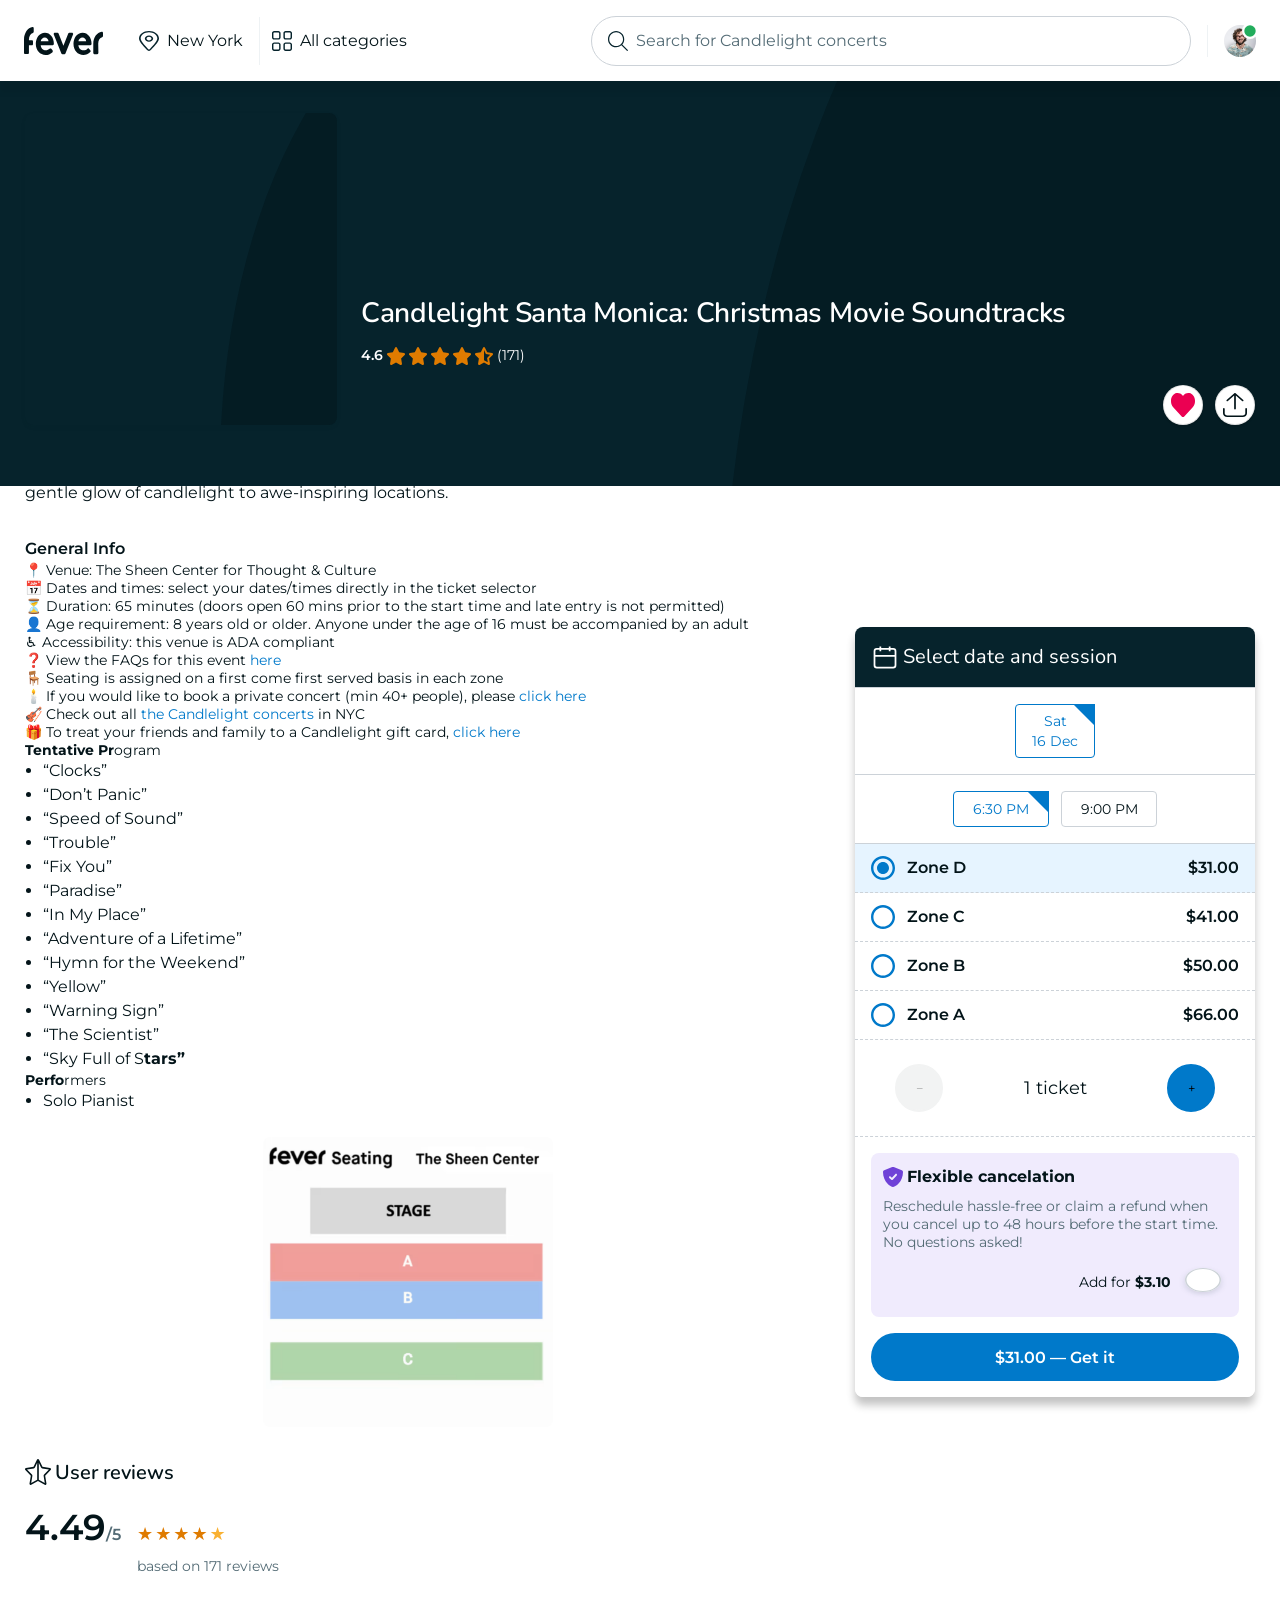
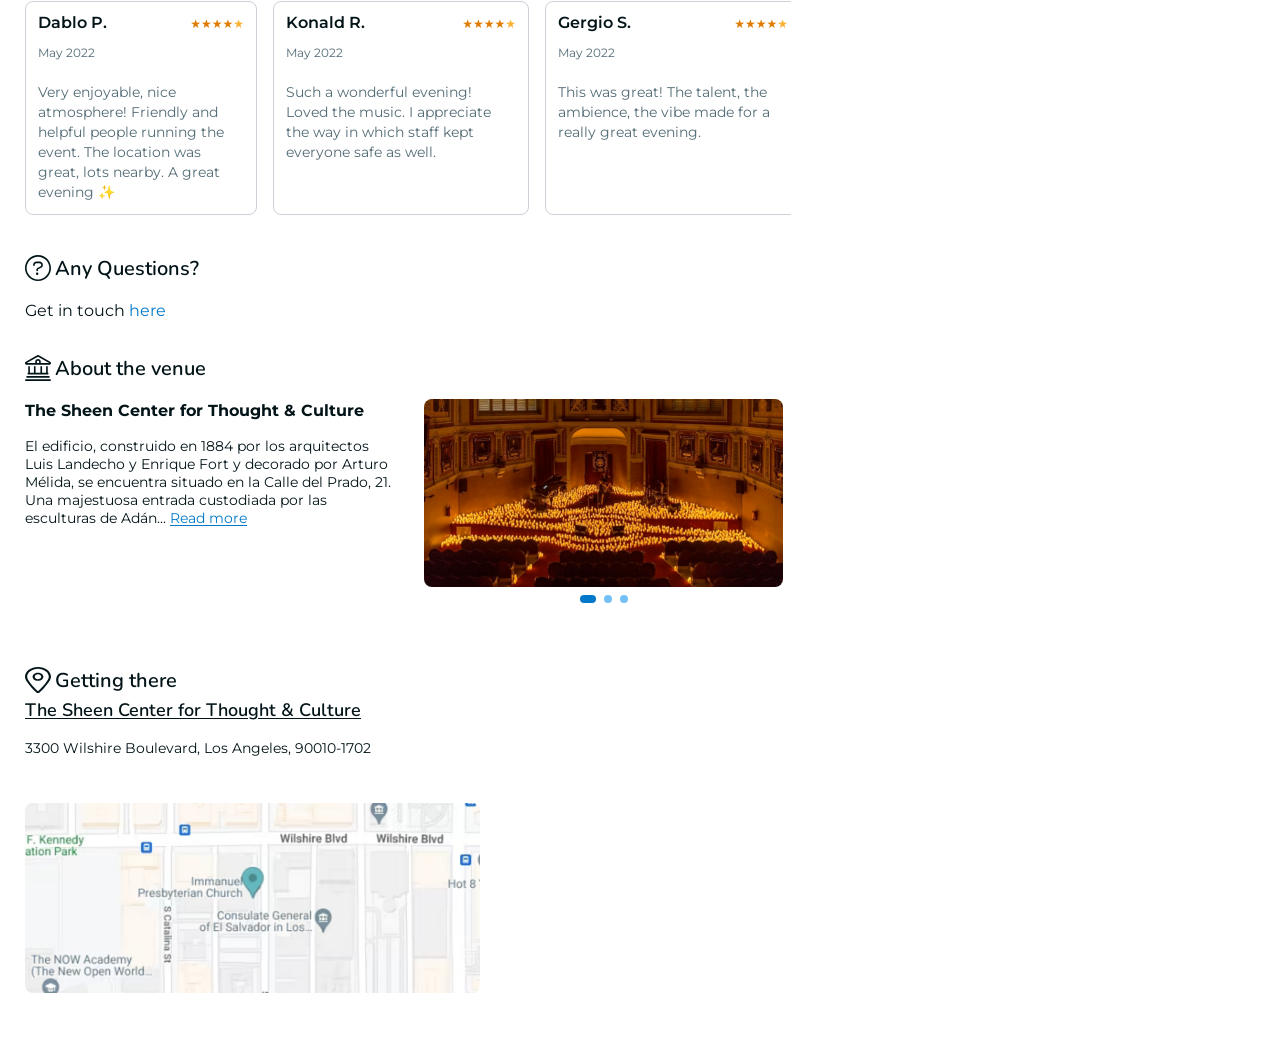
==== plan-creation-product.html @ 4eed1637 "Initial commit: FeverZone Description Builder and Plan Creation product preview. Co-authored-by: Cur" ====
<!DOCTYPE html>
<html lang="en">
<head>
  <meta charset="UTF-8" />
  <meta name="viewport" content="width=device-width, initial-scale=1" />
  <title>Candlelight Santa Monica: Christmas Movie Soundtracks — Fever</title>
  <link rel="preconnect" href="https://fonts.googleapis.com" />
  <link rel="preconnect" href="https://fonts.gstatic.com" crossorigin />
  <link href="https://fonts.googleapis.com/css2?family=Montserrat:wght@400;600;700&display=swap" rel="stylesheet" />
  <link href="https://fonts.googleapis.com/css2?family=Material+Symbols+Outlined:opsz,wght,FILL,GRAD@24,400,0,0&display=swap" rel="stylesheet" />
  <link rel="stylesheet" href="design-system.css?v=3" />
  <link rel="stylesheet" href="styles.css?v=3" />
  <link rel="stylesheet" href="plan-creation-product.css?v=1" />
</head>
<body class="pcp-page">
  <!-- Assets from Figma MCP export (node 4297:9477) -->
  <nav class="pcp-nav" aria-label="Main">
    <div class="pcp-nav-inner">
      <div class="pcp-nav-left">
        <a class="pcp-logo" href="#" aria-label="Fever home">
          <img src="pcp-assets/imgFeverLogo.svg" alt="" width="79" height="28" />
        </a>
        <div class="pcp-nav-meta">
          <div class="pcp-chip">
            <img src="pcp-assets/imgIcon13.svg" alt="" />
            <span>New York</span>
          </div>
          <div class="pcp-chip">
            <img src="pcp-assets/imgIcon14.svg" alt="" />
            <span>All categories</span>
          </div>
        </div>
      </div>
      <div class="pcp-nav-right">
        <div class="pcp-search">
          <img src="pcp-assets/imgIcon2.svg" alt="" />
          <span><strong>Search for</strong> Candlelight concerts</span>
        </div>
        <div class="pcp-profile">
          <div class="pcp-avatar-wrap">
            <img src="pcp-assets/imgAvatar.png" alt="" />
            <img class="pcp-avatar-badge" src="pcp-assets/imgEllipse2802.svg" alt="" />
          </div>
        </div>
      </div>
    </div>
  </nav>

  <section class="pcp-hero" aria-label="Event summary">
    <img class="pcp-hero-bg" src="pcp-assets/imgFrame1000003659.svg" alt="" />
    <div class="pcp-hero-inner">
      <div class="pcp-hero-row">
        <img class="pcp-hero-thumb" src="pcp-assets/imgFrame1000003659.svg" alt="" />
        <div class="pcp-hero-copy">
          <div class="pcp-hero-titleblock">
            <h1 class="pcp-hero-title" id="pcp-hero-title">Candlelight Santa Monica: Christmas Movie Soundtracks</h1>
            <div class="pcp-rating-row">
              <span class="pcp-rating-num">4.6</span>
              <span class="pcp-stars" aria-hidden="true">
                <img src="pcp-assets/imgIcon4.svg" alt="" />
                <img src="pcp-assets/imgIcon4.svg" alt="" />
                <img src="pcp-assets/imgIcon4.svg" alt="" />
                <img src="pcp-assets/imgIcon4.svg" alt="" />
                <img src="pcp-assets/imgIcon5.svg" alt="" />
              </span>
              <span class="pcp-rating-count">(171)</span>
            </div>
          </div>
          <div class="pcp-hero-actions">
            <button type="button" class="pcp-icon-btn" aria-label="Favorite">
              <img src="pcp-assets/imgIcon6.svg" alt="" />
            </button>
            <button type="button" class="pcp-icon-btn" aria-label="Share">
              <img src="pcp-assets/imgIcon7.svg" alt="" />
            </button>
          </div>
        </div>
      </div>
    </div>
  </section>

  <main class="pcp-main">
    <div class="pcp-col-left">
      <div id="pcp-builder-description" class="pcp-builder-description">
        <div data-pcp-builder-fallback>
      <p class="pcp-lede">
        Candlelight concerts bring the magic of a live, multi-sensory musical experience under the gentle glow of candlelight to awe-inspiring locations.
      </p>

      <div class="pcp-rich">
        <p class="pcp-section-heading">General Info</p>
        <p><span>📍 Venue: </span>The Sheen Center for Thought &amp; Culture</p>
        <p>📅 Dates and times: select your dates/times directly in the ticket selector</p>
        <p>⏳ Duration: 65 minutes (doors open 60 mins prior to the start time and late entry is not permitted)</p>
        <p>👤 Age requirement: 8 years old or older. Anyone under the age of 16 must be accompanied by an adult</p>
        <p>♿ Accessibility: this venue is ADA compliant</p>
        <p>
          <span>❓ View the FAQs for this event </span><a href="#">here</a>
        </p>
        <p>🪑 Seating is assigned on a first come first served basis in each zone</p>
        <p>
          <span>🕯️ If you would like to book a private concert (min 40+ people), please </span><a href="https://bit.ly/CandlelightGroupsEN" target="_blank" rel="noopener noreferrer">click here</a>
        </p>
        <p>
          <span>🎻 Check out all </span><span class="pcp-link-blue">the Candlelight concerts</span><span> in NYC</span>
        </p>
        <p>
          <span>🎁 To treat your friends and family to a Candlelight gift card, </span><a href="https://feverup.com/m/84888" target="_blank" rel="noopener noreferrer">click here</a>
        </p>

        <p class="pcp-inline-heading"><strong>Tentative Pr</strong>ogram</p>
        <ul class="songs">
          <li>“Clocks”</li>
          <li>“Don’t Panic”</li>
          <li>“Speed of Sound”</li>
          <li>“Trouble”</li>
          <li>“Fix You”</li>
          <li>“Paradise”</li>
          <li>“In My Place”</li>
          <li>“Adventure of a Lifetime”</li>
          <li>“Hymn for the Weekend”</li>
          <li>“Yellow”</li>
          <li>“Warning Sign”</li>
          <li>“The Scientist”</li>
          <li><span>“Sky Full of S</span><strong>tars”</strong></li>
        </ul>

        <p class="pcp-inline-heading"><strong>Perfo</strong>rmers</p>
        <ul class="songs">
          <li><span>Solo </span>Pianist</li>
        </ul>

        <img class="pcp-seating-img" src="pcp-assets/imgScreenshot20230613At19331.png" alt="Seating chart" />
      </div>
        </div>
      </div>

      <section class="pcp-reviews" aria-label="Reviews">
        <div class="pcp-review-head">
          <img src="pcp-assets/imgIcon8.svg" alt="" />
          <h2>User reviews</h2>
        </div>
        <div class="pcp-review-summary">
          <div class="pcp-review-big">4.49<span class="pcp-review-denom">/5</span></div>
          <div>
            <div class="pcp-stars-lg" aria-label="4.5 out of 5 stars">
              <span class="pcp-sf">★</span><span class="pcp-sf">★</span><span class="pcp-sf">★</span><span class="pcp-sf">★</span><span class="pcp-sd">★</span>
            </div>
            <p class="pcp-review-sub">based on 171 reviews</p>
          </div>
        </div>
        <div class="pcp-review-scroll">
          <article class="pcp-review-card">
            <div class="pcp-review-card-top">
              <div>
                <p class="pcp-review-name">Dablo P.</p>
                <p class="pcp-review-date">May 2022</p>
              </div>
              <div class="pcp-review-card-stars" aria-hidden="true">
                <span class="pcp-sf">★</span><span class="pcp-sf">★</span><span class="pcp-sf">★</span><span class="pcp-sf">★</span><span class="pcp-sd">★</span>
              </div>
            </div>
            <p class="pcp-review-text">Very enjoyable, nice atmosphere! Friendly and helpful people running the event. The location was great, lots nearby. A great evening ✨</p>
          </article>
          <article class="pcp-review-card wide">
            <div class="pcp-review-card-top">
              <div>
                <p class="pcp-review-name">Konald R.</p>
                <p class="pcp-review-date">May 2022</p>
              </div>
              <div class="pcp-review-card-stars" aria-hidden="true">
                <span class="pcp-sf">★</span><span class="pcp-sf">★</span><span class="pcp-sf">★</span><span class="pcp-sf">★</span><span class="pcp-sd">★</span>
              </div>
            </div>
            <p class="pcp-review-text">Such a wonderful evening! Loved the music. I appreciate the way in which staff kept everyone safe as well.</p>
          </article>
          <article class="pcp-review-card wide">
            <div class="pcp-review-card-top">
              <div>
                <p class="pcp-review-name">Gergio S.</p>
                <p class="pcp-review-date">May 2022</p>
              </div>
              <div class="pcp-review-card-stars" aria-hidden="true">
                <span class="pcp-sf">★</span><span class="pcp-sf">★</span><span class="pcp-sf">★</span><span class="pcp-sf">★</span><span class="pcp-sd">★</span>
              </div>
            </div>
            <p class="pcp-review-text">This was great! The talent, the ambience, the vibe made for a really great evening.</p>
          </article>
        </div>
      </section>

      <section class="pcp-support">
        <div class="pcp-block-head">
          <img src="pcp-assets/imgIcon9.svg" alt="" />
          <h2>Any Questions?</h2>
        </div>
        <p class="pcp-rich"><span>Get in touch </span><a href="#">here</a></p>

        <div class="pcp-block-head">
          <img src="pcp-assets/imgIcon10.svg" alt="" />
          <h2>About the venue</h2>
        </div>
        <div class="pcp-venue-grid">
          <div class="pcp-venue-text">
            <strong>The Sheen Center for Thought &amp; Culture</strong>
            <p>
              El edificio, construido en 1884 por los arquitectos Luis Landecho y Enrique Fort y decorado por Arturo Mélida, se encuentra situado en la Calle del Prado, 21. Una majestuosa entrada custodiada por las esculturas de Adán...
              <a href="#" class="pcp-read-more">Read more</a>
            </p>
          </div>
          <div class="pcp-gallery">
            <img src="pcp-assets/imgRectangle.png" alt="" />
            <div class="pcp-dots" aria-hidden="true">
              <span class="pcp-dot on"></span>
              <span class="pcp-dot off"></span>
              <span class="pcp-dot off"></span>
            </div>
          </div>
        </div>

        <div class="pcp-location">
          <div class="pcp-location-text">
            <div class="pcp-block-head">
              <img src="pcp-assets/imgIcon11.svg" alt="" />
              <h2>Getting there</h2>
            </div>
            <h3>The Sheen Center for Thought &amp; Culture</h3>
            <p>3300 Wilshire Boulevard, Los Angeles, 90010-1702</p>
          </div>
          <div class="pcp-location-map">
            <img src="pcp-assets/imgImage.png" alt="Map" />
          </div>
        </div>
      </section>
    </div>

    <aside class="pcp-col-right" aria-label="Tickets">
      <div class="pcp-ticket">
        <div class="pcp-ticket-head">
          <svg class="pcp-cal-icon" width="28" height="28" viewBox="0 0 24 24" fill="none" aria-hidden="true">
            <rect x="3" y="5" width="18" height="16" rx="2" stroke="currentColor" stroke-width="1.5"/>
            <path d="M8 3v4M16 3v4M3 11h18" stroke="currentColor" stroke-width="1.5"/>
          </svg>
          <h3>Select date and session</h3>
        </div>
        <div class="pcp-ticket-body">
          <div class="pcp-date-row">
            <div class="pcp-pill corner">
              Sat<br />16 Dec
              <img src="pcp-assets/imgCorner.svg" alt="" />
            </div>
          </div>
          <div class="pcp-time-row">
            <button type="button" class="pcp-time-btn on">
              6:30 PM
              <img src="pcp-assets/imgCorner.svg" alt="" />
            </button>
            <button type="button" class="pcp-time-btn off">9:00 PM</button>
          </div>
          <div class="pcp-zones">
            <div class="pcp-zone highlight">
              <div class="pcp-zone-left">
                <img src="pcp-assets/imgShape.svg" alt="" />
                <span class="pcp-zone-name">Zone D</span>
              </div>
              <span class="pcp-zone-price">$31.00</span>
            </div>
            <div class="pcp-zone">
              <div class="pcp-zone-left">
                <img src="pcp-assets/imgShape1.svg" alt="" />
                <span class="pcp-zone-name">Zone C</span>
              </div>
              <span class="pcp-zone-price">$41.00</span>
            </div>
            <div class="pcp-zone">
              <div class="pcp-zone-left">
                <img src="pcp-assets/imgShape1.svg" alt="" />
                <span class="pcp-zone-name">Zone B</span>
              </div>
              <span class="pcp-zone-price">$50.00</span>
            </div>
            <div class="pcp-zone">
              <div class="pcp-zone-left">
                <img src="pcp-assets/imgShape1.svg" alt="" />
                <span class="pcp-zone-name">Zone A</span>
              </div>
              <span class="pcp-zone-price">$66.00</span>
            </div>
          </div>
          <div class="pcp-qty">
            <button type="button" class="pcp-qty-btn minus" disabled aria-label="Decrease">−</button>
            <span class="pcp-qty-label">1 ticket</span>
            <button type="button" class="pcp-qty-btn plus" aria-label="Increase">+</button>
          </div>
          <div class="pcp-addon">
            <div class="pcp-addon-inner">
              <div class="pcp-addon-title">
                <img src="pcp-assets/imgIcon12.svg" alt="" />
                <strong>Flexible cancelation</strong>
              </div>
              <p class="pcp-addon-desc">Reschedule hassle-free or claim a refund when you cancel up to 48 hours before the start time. No questions asked!</p>
              <div class="pcp-addon-row">
                <p>Add for <strong>$3.10</strong></p>
                <button type="button" class="pcp-switch" aria-label="Add flexible cancellation">
                  <img src="pcp-assets/imgEllipse2.svg" alt="" width="48" height="32" />
                </button>
              </div>
            </div>
          </div>
          <div class="pcp-cta">
            <button type="button">$31.00 –– Get it</button>
          </div>
        </div>
      </div>
    </aside>
  </main>
  <script defer src="plan-creation-description.js?v=2"></script>
</body>
</html>
---- design-system.css ----
/* =========================================================
   Brand fonts — Nunito (the rounded variant, NOT Nunito Sans)
   Locally hosted so the kit works offline.
========================================================= */
@font-face { font-family: 'Nunito'; src: url('fonts/Nunito-ExtraLight.ttf')      format('truetype'); font-weight: 200; font-style: normal; font-display: swap; }
@font-face { font-family: 'Nunito'; src: url('fonts/Nunito-ExtraLightItalic.ttf')format('truetype'); font-weight: 200; font-style: italic; font-display: swap; }
@font-face { font-family: 'Nunito'; src: url('fonts/Nunito-Light.ttf')           format('truetype'); font-weight: 300; font-style: normal; font-display: swap; }
@font-face { font-family: 'Nunito'; src: url('fonts/Nunito-LightItalic.ttf')     format('truetype'); font-weight: 300; font-style: italic; font-display: swap; }
@font-face { font-family: 'Nunito'; src: url('fonts/Nunito-Regular.ttf')         format('truetype'); font-weight: 400; font-style: normal; font-display: swap; }
@font-face { font-family: 'Nunito'; src: url('fonts/Nunito-Italic.ttf')          format('truetype'); font-weight: 400; font-style: italic; font-display: swap; }
@font-face { font-family: 'Nunito'; src: url('fonts/Nunito-Medium.ttf')          format('truetype'); font-weight: 500; font-style: normal; font-display: swap; }
@font-face { font-family: 'Nunito'; src: url('fonts/Nunito-MediumItalic.ttf')    format('truetype'); font-weight: 500; font-style: italic; font-display: swap; }
@font-face { font-family: 'Nunito'; src: url('fonts/Nunito-SemiBold.ttf')        format('truetype'); font-weight: 600; font-style: normal; font-display: swap; }
@font-face { font-family: 'Nunito'; src: url('fonts/Nunito-SemiBoldItalic.ttf')  format('truetype'); font-weight: 600; font-style: italic; font-display: swap; }
@font-face { font-family: 'Nunito'; src: url('fonts/Nunito-Bold.ttf')            format('truetype'); font-weight: 700; font-style: normal; font-display: swap; }
@font-face { font-family: 'Nunito'; src: url('fonts/Nunito-BoldItalic.ttf')      format('truetype'); font-weight: 700; font-style: italic; font-display: swap; }
@font-face { font-family: 'Nunito'; src: url('fonts/Nunito-ExtraBold.ttf')       format('truetype'); font-weight: 800; font-style: normal; font-display: swap; }
@font-face { font-family: 'Nunito'; src: url('fonts/Nunito-ExtraBoldItalic.ttf') format('truetype'); font-weight: 800; font-style: italic; font-display: swap; }
@font-face { font-family: 'Nunito'; src: url('fonts/Nunito-Black.ttf')           format('truetype'); font-weight: 900; font-style: normal; font-display: swap; }
@font-face { font-family: 'Nunito'; src: url('fonts/Nunito-BlackItalic.ttf')     format('truetype'); font-weight: 900; font-style: italic; font-display: swap; }

/* =========================================================
   Channels B2C Design System — Tokens
   Source: Figma "🔴 UI Library - Portal B2C"

   This is a WHITE-LABEL ticketing portal system. Each
   operator (event organizer) supplies their own brand color,
   which is plugged into --brand-primary. The token defaults
   below use the system's documented "Channels" example
   colors. Operator skins should override --brand-primary,
   --brand-on-primary, and (optionally) --brand-accent.

   The orange (#EE5400) is the LIBRARY's own documentation
   color — used for figma annotations, callouts, status pills
   in the Figma file itself. It is NOT a brand UI color.
   ========================================================= */

:root {
  /* ---- Operator-overridable brand slot ---------------- */
  /* Common patterns seen in Figma:
     - Yellow CTA on dark text  (#FCC52C / #252309)
     - Blue primary             (#009EE0 / #FFFFFF)
     - Deep blue                (#0D69D4 / #FFFFFF)   */
  --brand-primary:       #009EE0;   /* default = bright Channels blue */
  --brand-primary-hover: #0D69D4;   /* deeper blue */
  --brand-primary-press: #074a99;
  --brand-on-primary:    #FFFFFF;
  --brand-tint:          #E0F3FB;   /* 12% wash for selected/hover bg */

  /* ---- Neutral scale (greys, top-of-metadata) --------- */
  --c-black:     #000000;
  --c-ink:       #252525;   /* primary text on light */
  --c-ink-2:     #414141;   /* secondary text */
  --c-grey-700:  #555F65;   /* slate, used for muted labels */
  --c-grey-600:  #6B6B6B;
  --c-grey-500:  #767676;
  --c-grey-400:  #969BA5;
  --c-grey-300:  #A0A0A0;
  --c-grey-200:  #C6C6C6;   /* borders */
  --c-grey-150:  #D9D9D9;   /* dividers */
  --c-grey-100:  #E8E8E8;   /* light dividers */
  --c-grey-75:   #F1F1F1;   /* row hover */
  --c-grey-50:   #F2F2F2;   /* page wash */
  --c-white:     #FFFFFF;

  /* Semantic foreground / background tokens ------------- */
  --fg-1:        var(--c-ink);
  --fg-2:        var(--c-ink-2);
  --fg-3:        var(--c-grey-500);
  --fg-muted:    var(--c-grey-400);
  --fg-on-dark:  var(--c-white);

  --bg-page:     var(--c-white);
  --bg-surface:  var(--c-white);
  --bg-subtle:   var(--c-grey-50);
  --bg-hover:    var(--c-grey-75);
  --bg-inverse:  #1F1F1F;

  --border-default: var(--c-grey-200);
  --border-subtle:  var(--c-grey-100);
  --border-strong:  var(--c-grey-700);

  /* ---- Status / semantic colors ----------------------- */
  --status-info:        #009EE0;
  --status-info-tint:   #E0F3FB;
  --status-success:     #007D00;
  --status-success-tint:#E5F4E5;
  --status-warning:     #FFC929;
  --status-warning-tint:#FFF7DD;
  --status-danger:      #C54600;   /* deep red-orange used for errors */
  --status-danger-soft: #F54900;
  --status-danger-tint: #FDEEE5;
  --status-promo:       #FFECF9;   /* soft pink used for promotions */
  --status-promo-ink:   #B0006B;

  /* ---- Documentation / library color (Figma chrome) --- */
  --doc-orange:      #EE5400;   /* the well-known orange in the Figma file */
  --doc-orange-tint: #FDEEE5;

  /* ---- Brand cover gradient (Cover page) -------------- */
  --cover-lime:   #C4E456;
  --cover-amber:  #FFCE6F;

  /* =========================================================
     Spacing — based on a 4 / 8 grid (Base-Unit-Spacing page)
     The library names them xs..xxxl
  ========================================================= */
  --space-2xs: 2px;
  --space-xs:  4px;
  --space-sm:  8px;
  --space-md:  12px;
  --space-lg:  16px;
  --space-xl:  24px;
  --space-2xl: 32px;
  --space-3xl: 40px;
  --space-4xl: 48px;
  --space-5xl: 64px;

  /* =========================================================
     Radii
  ========================================================= */
  --radius-xs:  2px;
  --radius-sm:  4px;
  --radius-md:  6px;
  --radius-lg:  10px;   /* card / modal */
  --radius-xl:  16px;
  --radius-pill: 999px;

  /* =========================================================
     Shadows — taken from /UI-Basics/Shadows.
     Light, layered, never colored.
  ========================================================= */
  --shadow-1: 0 1px 2px rgba(0,0,0,0.06), 0 1px 3px rgba(0,0,0,0.08);
  --shadow-2: 0 2px 4px rgba(66,66,66,0.10), 0 4px 12px rgba(66,66,66,0.10);
  --shadow-3: 0 4px 8px rgba(0,0,0,0.10),  0 12px 24px rgba(66,66,66,0.15);
  --shadow-4: 0 8px 16px rgba(0,0,0,0.10), 0 24px 48px rgba(0,0,0,0.20);
  --shadow-overlay: 0 16px 48px rgba(0,0,0,0.30);

  /* =========================================================
     Z-index
  ========================================================= */
  --z-bar:     10;
  --z-sticky:  20;
  --z-overlay: 100;
  --z-dialog:  1000;
  --z-toast:   2000;

  /* =========================================================
     Motion
  ========================================================= */
  --ease-standard: cubic-bezier(0.2, 0, 0, 1);
  --ease-emphasized: cubic-bezier(0.3, 0, 0, 1);
  --dur-1: 120ms;
  --dur-2: 200ms;
  --dur-3: 280ms;

  /* =========================================================
     TYPE
     The product UI uses Nunito Sans (body) + Inter (display
     numerals & headings in some places). Library chrome uses
     Inter. Some operator skins use Ubuntu / Montserrat /
     Poppins as a brand swap (operator-overridable).
  ========================================================= */
  --font-sans: 'Nunito', -apple-system, BlinkMacSystemFont, system-ui, sans-serif;
  --font-display: 'Inter', -apple-system, BlinkMacSystemFont, system-ui, sans-serif;
  --font-mono: 'Source Code Pro', ui-monospace, SFMono-Regular, Menlo, monospace;

  /* Type scale — Figma "Typography" frame */
  --type-h1-size:   32px;   --type-h1-lh: 36px;   --type-h1-weight: 800;
  --type-h2-size:   28px;   --type-h2-lh: 32px;   --type-h2-weight: 700;
  --type-h3-size:   26px;   --type-h3-lh: 30px;   --type-h3-weight: 700;
  --type-h4-size:   24px;   --type-h4-lh: 28px;   --type-h4-weight: 700;
  --type-h5-size:   20px;   --type-h5-lh: 24px;   --type-h5-weight: 300;
  --type-h6-size:   18px;   --type-h6-lh: 22px;   --type-h6-weight: 300;
  --type-subtitle-size: 16px; --type-subtitle-lh: 20px; --type-subtitle-weight: 300;
  --type-body-size: 14px;   --type-body-lh: 18px;   --type-body-weight: 400;
  --type-body-bold-weight: 700;
  --type-caption-size: 12px;--type-caption-lh: 16px;--type-caption-weight: 300;
  --type-button-size: 16px; --type-button-lh: 20px; --type-button-weight: 700;
  --type-overline-size: 12px; --type-overline-lh: 14px; --type-overline-tracking: 0.10em;
}

/* =========================================================
   Semantic element styles — apply tokens directly
========================================================= */
html, body {
  font-family: var(--font-sans);
  font-size: var(--type-body-size);
  line-height: var(--type-body-lh);
  color: var(--fg-1);
  background: var(--bg-page);
  -webkit-font-smoothing: antialiased;
  text-rendering: optimizeLegibility;
}

h1, .h1 { font-family: var(--font-sans); font-size: var(--type-h1-size); line-height: var(--type-h1-lh); font-weight: var(--type-h1-weight); margin: 0; letter-spacing: -0.01em; }
h2, .h2 { font-family: var(--font-sans); font-size: var(--type-h2-size); line-height: var(--type-h2-lh); font-weight: var(--type-h2-weight); margin: 0; }
h3, .h3 { font-family: var(--font-sans); font-size: var(--type-h3-size); line-height: var(--type-h3-lh); font-weight: var(--type-h3-weight); margin: 0; }
h4, .h4 { font-family: var(--font-sans); font-size: var(--type-h4-size); line-height: var(--type-h4-lh); font-weight: var(--type-h4-weight); margin: 0; }
h5, .h5 { font-family: var(--font-sans); font-size: var(--type-h5-size); line-height: var(--type-h5-lh); font-weight: var(--type-h5-weight); margin: 0; }
h6, .h6 { font-family: var(--font-sans); font-size: var(--type-h6-size); line-height: var(--type-h6-lh); font-weight: var(--type-h6-weight); margin: 0; }

p, .body  { font-size: var(--type-body-size); line-height: var(--type-body-lh); }
.subtitle { font-size: var(--type-subtitle-size); line-height: var(--type-subtitle-lh); font-weight: 300; }
.caption  { font-size: var(--type-caption-size); line-height: var(--type-caption-lh); color: var(--fg-3); font-weight: 300; }
.overline { font-size: var(--type-overline-size); line-height: var(--type-overline-lh); font-weight: 700; letter-spacing: var(--type-overline-tracking); text-transform: uppercase; }

.mono     { font-family: var(--font-mono); }

a { color: var(--brand-primary); text-decoration: none; }
a:hover { text-decoration: underline; }

/* Display (Inter Medium) — used for cover / large numerals */
.display {
  font-family: var(--font-display);
  font-weight: 500;
  font-size: 36px;
  line-height: 1;
  letter-spacing: -0.01em;
}
---- styles.css ----
/* FeverZone — Description Builder
   Builds on design-system.css tokens. */

* { box-sizing: border-box; }
html, body { margin: 0; padding: 0; }
body {
  font-family: var(--font-sans);
  background: var(--bg-page);
  color: var(--fg-1);
  font-size: 14px;
}

button { font-family: inherit; cursor: pointer; }
input, textarea, select { font-family: inherit; }

/* ---------- Layout shell ---------- */
.app {
  display: grid;
  grid-template-columns: 240px minmax(0, 1fr);
  grid-template-rows: 64px 1fr;
  height: 100vh;
  width: 100vw;
}

.topbar {
  grid-column: 1 / -1;
  grid-row: 1;
  background: #07252E;
  display: flex;
  align-items: center;
  justify-content: space-between;
  padding: 0 24px;
  color: #fff;
  position: relative;
  z-index: 10;
}
.topbar-logo {
  display: flex; align-items: center; gap: 4px;
  font-family: var(--font-sans);
  font-weight: 800;
  font-size: 24px;
  letter-spacing: -0.02em;
}
.topbar-logo .badge {
  width: 22px; height: 22px;
  border: 2px solid #fff;
  border-radius: 4px;
  margin-right: 8px;
  display: inline-flex;
  align-items: center;
  justify-content: center;
}
.topbar-logo .badge::after {
  content: "";
  width: 4px; height: 12px; background: #fff;
}
.topbar-logo .zone {
  font-weight: 300;
  font-size: 14px;
  letter-spacing: 0.18em;
  margin-left: 4px;
  margin-bottom: -2px;
  align-self: flex-end;
}
.topbar-right {
  display: flex; align-items: center; gap: 16px;
}
.user-chip {
  display: flex; align-items: center; gap: 8px;
  font-size: 14px; color: #fff;
}
.user-avatar {
  width: 32px; height: 32px;
  border-radius: 50%;
  background: rgba(255,255,255,0.08);
  border: 1.5px solid #fff;
  display: flex; align-items: center; justify-content: center;
}

/* ---------- Sidebar ---------- */
.sidebar {
  grid-column: 1;
  grid-row: 2;
  background: #07252E;
  color: #fff;
  padding: 16px 12px;
  overflow-y: auto;
}
.sidebar-section {
  background: rgba(255,255,255,0.06);
  border-radius: 6px;
  margin-bottom: 8px;
}
.sidebar-section.flat { background: transparent; }
.sidebar-item {
  display: flex; align-items: center; gap: 10px;
  padding: 10px 12px;
  color: #fff;
  font-size: 14px;
  border-radius: 6px;
  cursor: pointer;
  user-select: none;
  font-weight: 400;
}
.sidebar-item.parent {
  font-weight: 600;
}
.sidebar-item:hover { background: rgba(255,255,255,0.05); }
.sidebar-item.active {
  background: rgba(255,255,255,0.10);
  font-weight: 600;
}
.sidebar-item .ms {
  font-size: 18px; opacity: 0.9;
}
.sidebar-children {
  padding: 4px 0 8px 0;
  border-left: 1px dashed rgba(255,255,255,0.12);
  margin-left: 22px;
  padding-left: 12px;
  margin-bottom: 8px;
}
.sidebar-children .sidebar-item {
  padding: 7px 12px;
  font-size: 13px;
}
.sidebar-divider {
  border-top: 1px dashed rgba(255,255,255,0.18);
  margin: 12px 12px;
}

/* ---------- Main content area ---------- */
.main {
  grid-column: 2;
  grid-row: 2;
  background: var(--bg-page);
  overflow-y: auto;
  overflow-x: hidden;
  display: flex;
  flex-direction: column;
  min-width: 0;
}
.main-inner {
  padding: 32px 40px 120px 40px;
  flex: 1;
  max-width: 1400px;
  width: 100%;
  min-width: 0;
}

/* ---------- Breadcrumb / page header ---------- */
.breadcrumb {
  font-size: 13px;
  color: var(--fg-2);
  text-decoration: underline;
  margin-bottom: 4px;
  display: inline-block;
  cursor: pointer;
}
.page-title {
  font-size: 28px;
  font-weight: 800;
  letter-spacing: -0.01em;
  margin: 0 0 24px 0;
}

/* ---------- Stepper ---------- */
.stepper {
  display: flex;
  align-items: center;
  gap: 0;
  margin-bottom: 32px;
  max-width: 720px;
}
.step {
  display: flex;
  flex-direction: column;
  gap: 8px;
  align-items: flex-start;
  flex: 1;
  position: relative;
  padding-right: 8px;
}
.step-row {
  display: flex; align-items: center;
  width: 100%;
}
.step-dot {
  width: 18px; height: 18px;
  border-radius: 50%;
  border: 2px solid var(--c-grey-200);
  background: var(--c-white);
  flex-shrink: 0;
  display: inline-flex; align-items: center; justify-content: center;
  position: relative;
  z-index: 1;
}
.step.active .step-dot {
  border-color: var(--brand-primary);
}
.step.active .step-dot::after {
  content: "";
  width: 8px; height: 8px;
  background: var(--brand-primary);
  border-radius: 50%;
}
.step.done .step-dot {
  border-color: var(--brand-primary);
  background: var(--brand-primary);
}
.step.done .step-dot::after {
  content: "check";
  font-family: 'Material Symbols Outlined';
  color: #fff;
  font-size: 14px;
  font-variation-settings: 'wght' 700;
}
.step-line {
  flex: 1;
  height: 2px;
  background: var(--c-grey-200);
  margin: 0 0 0 0;
}
.step:last-child .step-line { display: none; }
.step.done .step-line { background: var(--brand-primary); }
.step-label {
  font-size: 14px;
  color: var(--fg-2);
  font-weight: 400;
}
.step.active .step-label { font-weight: 700; color: var(--fg-1); }
.step.done .step-label { color: var(--fg-1); }

/* ---------- Section heading ---------- */
.section-title {
  font-size: 24px;
  font-weight: 800;
  margin: 0 0 6px 0;
}
.section-sub {
  font-size: 14px;
  color: var(--fg-2);
  margin: 0 0 24px 0;
  max-width: 760px;
}

/* ---------- Tabs ---------- */
.tabs {
  display: flex;
  border-bottom: 1px solid var(--border-subtle);
  margin-bottom: 28px;
  gap: 0;
}
.tab {
  padding: 12px 20px;
  font-size: 16px;
  font-weight: 400;
  color: var(--fg-2);
  cursor: pointer;
  border-bottom: 2px solid transparent;
  margin-bottom: -1px;
  user-select: none;
}
.tab.active {
  color: var(--brand-primary);
  border-bottom-color: var(--brand-primary);
  font-weight: 700;
}
.tab:hover:not(.active) { color: var(--fg-1); }

/* ---------- Requirements callout ---------- */
.requirements {
  background: var(--c-grey-50);
  border-radius: 10px;
  padding: 18px 20px;
  margin-bottom: 24px;
}
.requirements-header {
  display: flex; align-items: center; gap: 8px;
  font-weight: 700;
  font-size: 15px;
  margin-bottom: 14px;
  cursor: pointer;
  user-select: none;
}
.requirements-header .ms { font-size: 20px; color: var(--fg-1); }
.requirements-grid {
  display: grid;
  grid-template-columns: repeat(3, 1fr);
  gap: 12px 24px;
  font-size: 14px;
  color: var(--fg-1);
}
.requirements-item {
  display: flex; align-items: center; gap: 10px;
}
.requirements-item .ms { font-size: 22px; color: var(--fg-2); }
.requirements-item strong { font-weight: 700; }

/* ---------- Form fields ---------- */
.field {
  margin-bottom: 28px;
  min-width: 0;
}
.field-label {
  display: block;
  font-weight: 700;
  font-size: 14px;
  margin-bottom: 8px;
  color: var(--fg-1);
}
.field-help {
  font-size: 13px;
  color: var(--fg-2);
  margin-top: 0;
  margin-bottom: 16px;
  max-width: 760px;
  line-height: 1.5;
}
.input {
  width: 100%;
  max-width: 480px;
  padding: 10px 14px;
  border: 1px solid var(--border-default);
  border-radius: 6px;
  font-size: 15px;
  background: #fff;
  color: var(--fg-1);
  outline: none;
  transition: border-color 120ms;
}
.input:focus {
  border-color: var(--brand-primary);
  box-shadow: 0 0 0 3px rgba(0,158,224,0.15);
}

/* ---------- Description builder layout ---------- */
.builder {
  display: grid;
  grid-template-columns: 240px minmax(0, 1fr) 280px;
  gap: 16px;
  align-items: start;
  min-width: 0;
}
.builder.two-col {
  grid-template-columns: 240px minmax(0, 1fr);
}

/* Palette */
.palette {
  background: #fff;
  border: 1px solid var(--border-subtle);
  border-radius: 10px;
  padding: 16px;
  position: sticky;
  top: 24px;
}
.palette-title {
  font-weight: 700;
  font-size: 15px;
  margin: 0 0 2px 0;
}
.palette-sub {
  font-size: 12px;
  color: var(--fg-2);
  margin: 0 0 12px 0;
}
.palette-list {
  display: flex; flex-direction: column;
  gap: 8px;
}
.palette-item {
  display: flex; align-items: center; gap: 10px;
  padding: 10px 12px;
  border: 1px solid var(--border-default);
  border-radius: 6px;
  background: #fff;
  font-size: 13px;
  color: var(--fg-1);
  cursor: grab;
  user-select: none;
  transition: all 120ms;
}
.palette-item:hover {
  border-color: var(--brand-primary);
  background: var(--brand-tint);
}
.palette-item:active { cursor: grabbing; }
.palette-item.dragging { opacity: 0.5; }
.palette-item .ms {
  font-size: 18px;
  color: var(--fg-2);
}
.preview-on-link {
  display: inline-flex; align-items: center; gap: 4px;
  margin-top: 14px;
  font-size: 13px;
  color: var(--brand-primary);
  font-weight: 700;
  cursor: pointer;
  text-decoration: none;
}
.preview-on-link:hover {
  text-decoration: underline;
}

/* Canvas */
.canvas-wrap {
  background: #fff;
  border: 1px solid var(--border-subtle);
  border-radius: 10px;
  padding: 16px;
  min-height: 600px;
  display: flex;
  flex-direction: column;
  gap: 10px;
  min-width: 0;
}
.canvas-header {
  display: flex; align-items: center; justify-content: space-between;
  margin-bottom: 4px;
}
.canvas-title {
  font-weight: 700; font-size: 15px;
}
.device-toggle {
  display: inline-flex;
  background: var(--c-grey-50);
  border-radius: 6px;
  padding: 2px;
  gap: 0;
}
.device-toggle button {
  border: none; background: transparent;
  padding: 6px 10px;
  display: inline-flex; align-items: center; gap: 6px;
  border-radius: 4px;
  color: var(--fg-2);
  font-size: 12px;
  font-weight: 600;
}
.device-toggle button.active {
  background: #fff;
  color: var(--fg-1);
  box-shadow: 0 1px 2px rgba(0,0,0,0.08);
}
.device-toggle .ms { font-size: 16px; }

.canvas {
  border: 1px dashed var(--c-grey-200);
  border-radius: 8px;
  background: var(--c-grey-50);
  flex: 1;
  padding: 24px;
  display: flex;
  flex-direction: column;
  gap: 12px;
  min-height: 500px;
  min-width: 0;
  overflow-x: hidden;
  transition: background 120ms, border-color 120ms;
}
.canvas.drag-over {
  background: var(--brand-tint);
  border-color: var(--brand-primary);
}
.canvas-empty {
  flex: 1;
  display: flex; align-items: center; justify-content: center;
  flex-direction: column; gap: 12px;
  color: var(--fg-3);
  font-size: 14px;
  text-align: center;
}
.canvas-empty-plus-wrap {
  position: relative;
  display: inline-flex;
  flex-direction: column;
  align-items: center;
}
.canvas-empty .plus,
.canvas-trailing-plus .plus {
  width: 48px; height: 48px; border-radius: 50%;
  background: #fff;
  border: 1px solid var(--border-default);
  display: inline-flex; align-items: center; justify-content: center;
  color: var(--fg-2);
  cursor: pointer;
  padding: 0;
  font: inherit;
}
.canvas-empty .plus:hover,
.canvas-trailing-plus .plus:hover {
  border-color: var(--brand-primary);
  color: var(--brand-primary);
}
.canvas-empty .plus:focus-visible,
.canvas-trailing-plus .plus:focus-visible {
  outline: 2px solid var(--brand-primary);
  outline-offset: 2px;
}
.canvas-empty .plus .ms,
.canvas-trailing-plus .plus .ms { font-size: 24px; }

.canvas-trailing-plus {
  display: flex;
  justify-content: center;
  width: 100%;
  padding: 12px 0 4px;
}

/* Popover under empty-state + (48px control vs 24px inline inserter) */
.canvas-empty-picker.inline-picker {
  top: 56px;
}

/* Mobile preview frame */
.canvas.mobile {
  align-items: center;
  background: var(--c-grey-100);
}
.mobile-frame {
  width: 360px;
  max-width: 100%;
  background: #fff;
  border-radius: 18px;
  padding: 16px;
  box-shadow: var(--shadow-2);
  display: flex;
  flex-direction: column;
  gap: 12px;
  min-height: 460px;
  box-sizing: border-box;
}
.mobile-frame > .block {
  width: 100%;
  max-width: 100%;
  align-self: stretch;
}

/* Block */
.block {
  position: relative;
  background: #fff;
  border: 1px solid transparent;
  border-radius: 6px;
  padding: 14px 16px;
  transition: all 120ms;
  cursor: pointer;
  box-sizing: border-box;
  width: 100%;
  align-self: stretch;
  min-width: 0;
  max-width: 100%;
}
.block:hover {
  border-color: var(--brand-primary);
}
.block.selected {
  border-color: var(--brand-primary);
  box-shadow: 0 0 0 1px var(--brand-primary);
}
.block-toolbar {
  position: absolute;
  top: -34px;
  right: 0;
  display: none;
  gap: 4px;
  background: #fff;
  border: 1px solid var(--border-subtle);
  border-radius: 6px;
  padding: 2px;
  box-shadow: var(--shadow-2);
  z-index: 5;
}
.block.selected .block-toolbar { display: inline-flex; }
.block-toolbar button {
  border: none;
  background: transparent;
  padding: 6px;
  border-radius: 4px;
  color: var(--fg-2);
  display: inline-flex; align-items: center;
}
.block-toolbar button:hover { background: var(--bg-hover); color: var(--fg-1); }
.block-toolbar button.danger:hover { color: var(--status-danger-soft); }
.block-toolbar .ms { font-size: 18px; }
.block-drag-handle {
  position: absolute;
  left: -22px; top: 50%;
  transform: translateY(-50%);
  width: 18px; height: 24px;
  display: none;
  align-items: center;
  justify-content: center;
  color: var(--fg-3);
  cursor: grab;
  touch-action: none;
}
.block-drag-handle:active {
  cursor: grabbing;
}
.block:hover .block-drag-handle, .block.selected .block-drag-handle { display: flex; }
.block-drag-handle .ms { font-size: 18px; }

.drop-indicator {
  height: 0;
  border-top: 2px solid var(--brand-primary);
  margin: -4px 0;
  display: none;
}
.drop-indicator.show { display: block; }

/* Block content styles */
.block-title-h1 { font-size: 24px; font-weight: 800; line-height: 1.2; }
.block-title-h2 { font-size: 20px; font-weight: 700; line-height: 1.2; }
.block-title-h3 { font-size: 17px; font-weight: 700; line-height: 1.3; }
.block-paragraph {
  font-size: 14px; line-height: 1.55; color: var(--fg-1);
}
.block-spacer {
  background: repeating-linear-gradient(
    90deg, var(--c-grey-150) 0 6px, transparent 6px 12px
  );
  background-size: 100% 1px;
  background-repeat: no-repeat;
  background-position: center;
  border: none !important;
  padding: 0 !important;
}
.block-spacer .spacer-inner { width: 100%; }
.block-spacer .spacer-label {
  display: none;
  text-align: center;
  font-size: 11px;
  color: var(--fg-3);
}
.block-spacer.selected .spacer-label, .block-spacer:hover .spacer-label { display: block; }

.block-image {
  background: var(--c-grey-100);
  border-radius: 4px;
  display: flex; align-items: center; justify-content: center;
  color: var(--fg-3);
  overflow: hidden;
  position: relative;
}
.block-image img { display: block; width: 100%; height: 100%; object-fit: cover; }
.block-image .placeholder {
  display: flex; flex-direction: column; align-items: center; gap: 6px;
  font-size: 13px;
}
.block-image .placeholder .ms { font-size: 32px; }

.block-image-grid {
  display: grid;
  grid-template-columns: 1fr 1fr;
  column-gap: 32px;
  row-gap: 24px;
}
/* Plan Creation 2025 — 2×2 cards: image (287×161) + title + body per cell */
.block-image-grid-card {
  display: flex;
  flex-direction: column;
  gap: 11px;
  min-width: 0;
}
.block-image-grid-thumb {
  border-radius: 8px;
  aspect-ratio: 287 / 161;
  width: 100%;
}
.block-image-grid-title {
  font-size: 16px;
  font-weight: 600;
  line-height: 28px;
  color: var(--fg-1);
}
.block-image-grid-body {
  font-size: 14px;
  font-weight: 400;
  line-height: 24px;
  color: var(--fg-1);
  white-space: pre-wrap;
}

.prop-image-grid-section--divider {
  margin-top: 12px;
  padding-top: 16px;
  border-top: 1px solid var(--border-subtle);
}

.prop-tabs-section--divider {
  margin-top: 12px;
  padding-top: 16px;
  border-top: 1px solid var(--border-subtle);
}
.prop-image-grid-section-label {
  margin-bottom: 4px;
  font-weight: 600;
}

/* Info cards — one or more ticket tiles (fixed 272px tile width, same as carousel) */
.block-info-cards {
  display: flex;
  flex-direction: column;
  gap: 12px;
  margin: -14px -16px;
  width: calc(100% + 32px);
  max-width: calc(100% + 32px);
  min-width: 0;
}
.block-info-cards:not(.block-info-cards--carousel) {
  align-items: center;
}
.block-info-cards:not(.block-info-cards--carousel) .block-info-card {
  width: 272px;
  max-width: 100%;
  flex-shrink: 0;
}

/* Multi-card: horizontal strip — arrows on desktop preview, swipe scroll in mobile frame */
.block-info-cards--carousel {
  display: block;
  position: relative;
  padding-left: 42px;
  padding-right: 42px;
  overflow: hidden;
  min-width: 0;
  max-width: 100%;
}

.mobile-frame .block-info-cards--carousel {
  padding-left: 0;
  padding-right: 0;
}

.block-info-cards-track {
  display: flex;
  flex-direction: row;
  align-items: stretch;
  gap: 12px;
  width: 100%;
  max-width: 100%;
  min-width: 0;
  overflow-x: auto;
  overflow-y: hidden;
  scroll-behavior: smooth;
  -webkit-overflow-scrolling: touch;
  scrollbar-width: none;
  overscroll-behavior-x: contain;
  touch-action: pan-x;
}

.block-info-cards-track::-webkit-scrollbar {
  display: none;
}

.mobile-frame .block-info-cards-track {
  scroll-snap-type: x proximity;
  padding-bottom: 6px;
}

.block-info-cards--carousel .block-info-card {
  flex: 0 0 auto;
  width: 272px;
  max-width: 272px;
}

.mobile-frame .block-info-cards--carousel .block-info-card {
  scroll-snap-align: start;
}

.block-info-cards-nav {
  position: absolute;
  top: 50%;
  transform: translateY(-50%);
  z-index: 2;
  width: 38px;
  height: 38px;
  padding: 0;
  border-radius: 999px;
  border: 1px solid var(--border-subtle);
  background: #fff;
  box-shadow: 0 2px 10px rgba(15, 22, 25, 0.1);
  display: flex;
  align-items: center;
  justify-content: center;
  cursor: pointer;
  color: var(--fg-1);
}

.block-info-cards-nav .ms {
  font-size: 22px !important;
}

.block-info-cards-nav:hover:not(:disabled) {
  border-color: var(--brand-primary);
  color: var(--brand-primary);
}

.block-info-cards-nav:disabled {
  opacity: 0.28;
  cursor: default;
  pointer-events: none;
}

.block-info-cards-nav--prev {
  left: 2px;
}

.block-info-cards-nav--next {
  right: 2px;
}

.mobile-frame .block-info-cards-nav {
  display: none;
}

.block-info-card {
  --ic-accent: #e31b23;
  --ic-readable-accent: var(--ic-accent);
  --ic-cta-fg: #ffffff;
  --ic-pink-1: #fdeef2;
  --ic-pink-2: #ffffff;
  margin: 0;
  width: 100%;
  max-width: 100%;
  border-radius: 12px;
  overflow: hidden;
  background: #fff;
  box-shadow: 0 1px 3px rgba(0, 0, 0, 0.06);
  border: 1px solid var(--border-subtle);
}
.block-info-card.block-info-card--highlight {
  border-color: var(--ic-accent);
  box-shadow: 0 0 0 1px var(--ic-accent), 0 4px 14px rgba(227, 27, 35, 0.12);
}

.block-info-card .info-card-top {
  position: relative;
}

.block-info-card .info-card-image {
  display: block;
  width: 100%;
  aspect-ratio: 16 / 9;
  object-fit: cover;
}

.block-info-card .info-card-header {
  position: relative;
  min-height: 92px;
  background: linear-gradient(165deg, var(--ic-pink-1) 0%, var(--ic-pink-2) 72%);
  overflow: hidden;
}
.block-info-card .info-card-header::before,
.block-info-card .info-card-header::after {
  content: '';
  position: absolute;
  border-radius: 50%;
  background: rgba(255, 255, 255, 0.45);
  pointer-events: none;
}
.block-info-card .info-card-header::before {
  width: 120px;
  height: 120px;
  right: -28px;
  top: -40px;
}
.block-info-card .info-card-header::after {
  width: 72px;
  height: 72px;
  left: 12px;
  bottom: -18px;
  opacity: 0.85;
}
.block-info-card .info-card-badge {
  position: absolute;
  top: 12px;
  right: 12px;
  z-index: 1;
  padding: 5px 10px;
  border-radius: 999px;
  font-size: 10px;
  font-weight: 800;
  letter-spacing: 0.06em;
  color: #fff;
  background: var(--ic-accent);
}
.block-info-card .info-card-main {
  padding: 14px 18px 18px;
  display: flex;
  flex-direction: column;
  gap: 10px;
}
.block-info-card .info-card-heading {
  font-size: 17px;
  font-weight: 700;
  line-height: 1.25;
  color: var(--fg-1);
}
.block-info-card .info-card-price {
  font-size: 28px;
  font-weight: 800;
  line-height: 1;
  letter-spacing: -0.02em;
  color: var(--ic-readable-accent);
}
.block-info-card .info-card-features {
  margin: 0;
  padding: 0;
  list-style: none;
  display: flex;
  flex-direction: column;
  gap: 8px;
}
.block-info-card .info-card-features li {
  display: flex;
  align-items: flex-start;
  gap: 8px;
  font-size: 13px;
  line-height: 1.4;
  color: var(--fg-1);
}
/* Bullet copy matches body text; checkmarks stay --ic-accent */
.block-info-card .info-card-feature-text {
  color: var(--fg-1);
}
.block-info-card .info-card-check {
  font-size: 16px !important;
  width: 16px;
  height: 16px;
  color: var(--ic-accent) !important;
  flex-shrink: 0;
  margin-top: 1px;
  font-variation-settings: 'FILL' 1;
}

.block-info-card .info-card-cta {
  display: flex;
  align-items: center;
  justify-content: center;
  gap: 8px;
  padding: 11px 16px;
  border-radius: 8px;
  font-size: 14px;
  font-weight: 700;
  color: var(--ic-cta-fg, #ffffff);
  background: var(--ic-accent);
  margin-top: 2px;
}
.block-info-card .info-card-cta .ms {
  font-size: 18px !important;
}

/* Event details — PNG-style card (heading + 2 cols: meta | promo) */
.block-event-details-card {
  background: var(--bg-subtle);
  border-radius: 12px;
  padding: 16px 18px;
}
.event-details-heading {
  font-weight: 700;
  font-size: 15px;
  color: var(--fg-1);
  margin: 0 0 14px 0;
  letter-spacing: -0.01em;
}
.event-details-body {
  display: grid;
  grid-template-columns: minmax(0, 1fr) minmax(0, 1.08fr);
  gap: 16px 28px;
  align-items: start;
}
.event-details-col--meta {
  display: flex;
  flex-direction: column;
  gap: 10px;
}
.event-details-row {
  display: flex;
  align-items: flex-start;
  gap: 10px;
}
.event-details-icon {
  font-size: 22px;
  flex-shrink: 0;
  margin-top: 1px;
}
.event-details-icon--pin,
.event-details-icon--calendar {
  color: #E53935;
}
.event-details-icon--ticket {
  color: #E91E63;
}
.event-details-meta-text {
  font-size: 13px;
  line-height: 1.45;
  color: var(--c-grey-600);
}
.event-details-col--promo {
  display: flex;
  align-items: flex-start;
  gap: 10px;
}
.event-details-promo {
  margin: 0;
  font-size: 13px;
  line-height: 1.45;
  color: var(--fg-1);
}

.mobile-frame .event-details-body {
  grid-template-columns: 1fr;
  gap: 14px;
}
.mobile-frame .event-details-col--promo {
  padding-top: 4px;
  border-top: 1px solid var(--border-subtle);
}

/* Legacy: 3 equal columns */
.block-event-details--legacy {
  display: grid;
  grid-template-columns: repeat(3, 1fr);
  gap: 16px;
}
.block-event-details--legacy .detail {
  display: flex; align-items: center; gap: 10px;
  padding: 10px 0;
}
.block-event-details--legacy .detail .ms { font-size: 22px; color: var(--brand-primary); }
.block-event-details--legacy .detail-text {
  display: flex; flex-direction: column;
  font-size: 13px;
}
.block-event-details--legacy .detail-text strong { font-size: 14px; }
.block-event-details--legacy .detail-text span { color: var(--fg-2); font-size: 12px; }

/* Plan Creation 2025 – dark tabs + panel (Figma) */
.block-tabs {
  display: flex;
  flex-direction: column;
  gap: 12px;
  --tabs-surface: #002737;
  --tabs-ink: rgba(255, 255, 255, 0.94);
  --tabs-muted: rgba(255, 255, 255, 0.72);
  --tabs-active-bg: #ffffff;
  --tabs-active-fg: #0e1619;
  --tabs-media-bg: rgba(0, 0, 0, 0.28);
}

.block-tabs-nav {
  background: var(--tabs-surface);
  border-radius: 12px;
  padding: 8px;
}

.block-tabs-nav-inner {
  display: flex;
  flex-wrap: nowrap;
  gap: 6px;
  overflow-x: auto;
  -webkit-overflow-scrolling: touch;
}

.block-tabs-pill {
  flex: 0 0 auto;
  margin: 0;
  padding: 10px 14px;
  border: none;
  border-radius: 10px;
  background: transparent;
  color: var(--tabs-ink);
  font-size: 13px;
  font-weight: 600;
  font-family: inherit;
  cursor: pointer;
  white-space: nowrap;
  transition: background 120ms, color 120ms;
}

.block-tabs-pill:hover:not(.active) {
  color: #fff;
  background: rgba(255, 255, 255, 0.08);
}

.block-tabs-pill.active {
  background: var(--tabs-active-bg);
  color: var(--tabs-active-fg);
}

.block-tabs-panel {
  display: grid;
  grid-template-columns: minmax(0, 1fr) minmax(0, 1fr);
  gap: 20px;
  align-items: stretch;
  background: var(--tabs-surface);
  border-radius: 12px;
  padding: 20px;
  color: var(--tabs-ink);
}

.block-tabs-panel--no-media {
  grid-template-columns: minmax(0, 1fr);
}

.block-tabs-panel-main {
  min-width: 0;
}

.block-tabs-panel-title {
  font-size: 18px;
  font-weight: 700;
  line-height: 1.25;
  margin: 0 0 10px 0;
  color: #fff;
}

.block-tabs-panel-body {
  margin: 0;
  font-size: 14px;
  line-height: 1.55;
  font-weight: 400;
  color: var(--tabs-muted);
}

.block-tabs-panel-media {
  min-width: 0;
  border-radius: 10px;
  overflow: hidden;
  align-self: stretch;
}

.block-tabs-panel-media img {
  display: block;
  width: 100%;
  height: 100%;
  min-height: 140px;
  object-fit: cover;
}

.mobile-frame .block-tabs-panel {
  grid-template-columns: 1fr;
}

.mobile-frame .block-tabs-panel-media {
  max-height: 200px;
}

.mobile-frame .block-tabs-panel-media img {
  min-height: 160px;
}

/* Tabs: horizontal scroll in mobile preview (ancestors must shrink below content min-width) */
.mobile-frame .block {
  min-width: 0;
}
.mobile-frame .block-tabs {
  min-width: 0;
  max-width: 100%;
}
.mobile-frame .block-tabs-nav {
  min-width: 0;
  max-width: 100%;
}
.mobile-frame .block-tabs-nav-inner {
  overflow-x: auto;
  overflow-y: hidden;
  -webkit-overflow-scrolling: touch;
  overscroll-behavior-x: contain;
}

/* Drag preview */
.drag-ghost {
  position: fixed;
  pointer-events: none;
  background: #fff;
  border: 2px solid var(--brand-primary);
  border-radius: 6px;
  padding: 10px 14px;
  font-size: 13px;
  box-shadow: var(--shadow-3);
  z-index: 9999;
  display: flex; align-items: center; gap: 8px;
}

/* ---------- Properties panel ---------- */
.properties {
  background: #fff;
  border: 1px solid var(--border-subtle);
  border-radius: 10px;
  padding: 16px;
  position: sticky;
  top: 24px;
  min-height: 200px;
}
.properties-title {
  font-weight: 700;
  font-size: 15px;
  margin: 0 0 4px 0;
}
.properties-sub {
  font-size: 12px;
  color: var(--fg-2);
  margin: 0 0 16px 0;
}
.properties-empty {
  text-align: center;
  padding: 24px 8px;
  color: var(--fg-3);
  font-size: 13px;
}
.properties-empty .ms { font-size: 32px; color: var(--c-grey-200); display: block; margin-bottom: 8px; }
.prop {
  margin-bottom: 16px;
}
.prop-label {
  display: block;
  font-size: 12px;
  font-weight: 700;
  color: var(--fg-1);
  margin-bottom: 6px;
  text-transform: none;
}

/* Info card — accent color (hex + presets, Figma 4297:9994) */
.prop-accent-field {
  display: flex;
  flex-wrap: wrap;
  align-items: center;
  gap: 12px;
}
.prop-accent-row {
  display: flex;
  align-items: center;
  gap: 10px;
  flex: 1;
  min-width: min(160px, 100%);
}
.prop-accent-hex {
  flex: 1;
  min-width: 0;
  height: 40px;
  padding: 0 12px;
  border: 1px solid var(--border-subtle);
  border-radius: 8px;
  font-family: ui-monospace, monospace;
  font-size: 14px;
  color: var(--fg-1);
  background: #fff;
}
.prop-accent-hex:focus {
  outline: none;
  border-color: var(--brand-primary);
  box-shadow: 0 0 0 2px rgba(0, 121, 202, 0.15);
}
.prop-accent-picker {
  flex-shrink: 0;
  width: 48px;
  height: 40px;
  padding: 2px;
  border: 1px solid var(--border-subtle);
  border-radius: 8px;
  background: #fff;
  cursor: pointer;
}
.prop-accent-picker::-webkit-color-swatch-wrapper {
  padding: 0;
}
.prop-accent-picker::-webkit-color-swatch {
  border: none;
  border-radius: 5px;
}
.prop-accent-presets {
  display: grid;
  grid-template-columns: repeat(3, 20px);
  grid-auto-rows: 20px;
  gap: 8px 12px;
  width: fit-content;
  flex-shrink: 0;
}
.prop-accent-swatch {
  width: 20px;
  height: 20px;
  padding: 0;
  border: 2px solid transparent;
  border-radius: 2px;
  cursor: pointer;
  box-sizing: border-box;
}
.prop-accent-swatch:hover {
  filter: brightness(1.08);
}
.prop-accent-swatch:focus-visible {
  outline: 2px solid var(--brand-primary);
  outline-offset: 2px;
}
.prop-accent-swatch--active {
  border-color: var(--fg-1);
  box-shadow: 0 0 0 1px #fff inset;
}

/* Tabs block — properties: section hierarchy + field labels */
.prop-tabs-section {
  margin-bottom: 16px;
  padding-top: 14px;
  border-top: 1px solid var(--border-subtle);
}
.prop-tabs-section-head {
  display: flex;
  align-items: flex-start;
  justify-content: space-between;
  gap: 12px;
  margin-bottom: 14px;
}
.prop-tabs-section-head-text {
  min-width: 0;
  flex: 1;
}
.prop-tabs-section-eyebrow {
  display: block;
  font-size: 10px;
  font-weight: 800;
  letter-spacing: 0.06em;
  text-transform: uppercase;
  color: var(--fg-3);
  margin-bottom: 4px;
}
.prop-tabs-section-heading {
  margin: 0 0 6px 0;
  font-size: 15px;
  font-weight: 800;
  letter-spacing: -0.02em;
  color: var(--fg-1);
  line-height: 1.2;
}
.prop-tabs-section-lede {
  margin: 0;
  font-size: 12px;
  line-height: 1.45;
  font-weight: 400;
  color: var(--fg-2);
  max-width: 36em;
}
.prop-tabs-delete {
  flex-shrink: 0;
  display: inline-flex;
  align-items: center;
  gap: 4px;
  padding: 6px 10px;
  border: 1px solid var(--border-subtle);
  border-radius: 6px;
  background: #fff;
  font-size: 12px;
  font-weight: 600;
  color: var(--status-danger-soft);
  cursor: pointer;
  font-family: inherit;
}
.prop-tabs-delete:hover {
  border-color: var(--status-danger-soft);
  background: rgba(220, 53, 69, 0.06);
}
.prop-tabs-delete .ms {
  font-size: 16px !important;
}
.prop-tabs-section-fields .prop {
  margin-bottom: 14px;
}
.prop-tabs-section-fields .prop:last-child {
  margin-bottom: 0;
}
.prop-tabs-section-fields .prop-label {
  font-size: 11px;
  font-weight: 700;
  letter-spacing: 0.02em;
  color: var(--fg-2);
  margin-bottom: 5px;
}
.prop-tabs-section-fields textarea {
  min-height: 72px;
}
.prop-color-row {
  display: flex;
  align-items: center;
  gap: 10px;
  flex-wrap: wrap;
}
.prop-color-swatch {
  appearance: none;
  -webkit-appearance: none;
  width: 56px;
  height: 28px;
  padding: 0;
  border: 1px solid var(--border-default);
  border-radius: 6px;
  cursor: pointer;
  background: transparent;
}
.prop-color-swatch::-webkit-color-swatch-wrapper {
  padding: 2px;
}
.prop-color-swatch::-webkit-color-swatch {
  border: 0;
  border-radius: 4px;
}
.prop-color-swatch::-moz-color-swatch {
  border: 0;
  border-radius: 4px;
}
.prop-color-reset {
  border: none;
  background: none;
  padding: 4px 0;
  font-size: 12px;
  font-weight: 600;
  color: var(--brand-primary);
  cursor: pointer;
  text-decoration: underline;
  font-family: inherit;
}
.prop-color-reset:hover {
  opacity: 0.85;
}
.prop-color-hex {
  font-family: ui-monospace, SFMono-Regular, Menlo, Monaco, Consolas, monospace;
  font-size: 13px;
  font-weight: 600;
  letter-spacing: 0.04em;
  color: var(--fg-1);
  user-select: all;
}
.prop input[type="text"], .prop textarea, .prop select {
  width: 100%;
  padding: 8px 10px;
  border: 1px solid var(--border-default);
  border-radius: 6px;
  font-size: 13px;
  background: #fff;
  outline: none;
}
.prop input:focus, .prop textarea:focus, .prop select:focus {
  border-color: var(--brand-primary);
}
.prop textarea {
  resize: vertical;
  min-height: 80px;
  font-family: inherit;
}
.prop-segment {
  display: flex;
  background: var(--c-grey-50);
  border-radius: 6px;
  padding: 2px;
  gap: 0;
}
.prop-segment button {
  flex: 1;
  border: none; background: transparent;
  padding: 6px 8px;
  font-size: 12px;
  font-weight: 600;
  color: var(--fg-2);
  border-radius: 4px;
}
.prop-segment button.active {
  background: #fff;
  color: var(--fg-1);
  box-shadow: 0 1px 2px rgba(0,0,0,0.08);
}
.prop-segment button.prop-segment-add {
  flex: 0 0 auto;
  min-width: 40px;
  font-size: 18px;
  font-weight: 700;
  line-height: 1;
}
.prop-slider {
  display: flex; align-items: center; gap: 10px;
}
.prop-slider input[type=range] { flex: 1; }
.prop-slider .val {
  font-size: 12px; color: var(--fg-2);
  min-width: 40px; text-align: right;
}
.prop-actions {
  border-top: 1px solid var(--border-subtle);
  margin-top: 16px;
  padding-top: 14px;
  display: flex; gap: 8px;
}

.prop-local-image {
  position: relative;
}
.prop-local-image-input {
  position: absolute;
  width: 1px;
  height: 1px;
  padding: 0;
  margin: -1px;
  overflow: hidden;
  clip: rect(0, 0, 0, 0);
  white-space: nowrap;
  border: 0;
}
.prop-drop-zone {
  width: 100%;
  display: flex;
  flex-direction: column;
  align-items: center;
  justify-content: center;
  gap: 6px;
  padding: 14px 12px;
  border: 1px dashed var(--border-default);
  border-radius: 8px;
  background: var(--c-grey-50);
  color: var(--fg-2);
  font-size: 12px;
  line-height: 1.35;
  cursor: pointer;
  text-align: center;
  font-family: inherit;
  transition: border-color 0.15s, background 0.15s, color 0.15s;
}
.prop-drop-zone:hover {
  border-color: var(--brand-primary);
  color: var(--fg-1);
}
.prop-drop-zone--active {
  border-color: var(--brand-primary);
  border-style: solid;
  background: var(--brand-tint);
  color: var(--fg-1);
}
.prop-drop-zone-icon {
  font-size: 28px;
  color: var(--brand-primary);
  opacity: 0.9;
}
.prop-drop-zone-text {
  max-width: 14em;
}

.prop-local-image-preview-card {
  width: 100%;
  padding: 10px;
  border: 1px dashed var(--border-default);
  border-radius: 8px;
  background: var(--c-grey-50);
  transition: border-color 0.15s, background 0.15s;
}
.prop-local-image-thumb {
  position: relative;
  border-radius: 6px;
  overflow: hidden;
  background: var(--c-grey-100);
  max-height: 140px;
  display: flex;
  align-items: center;
  justify-content: center;
}
.prop-local-image-thumb img {
  display: block;
  max-width: 100%;
  max-height: 140px;
  width: auto;
  height: auto;
  object-fit: contain;
}
.prop-local-image-remove {
  position: absolute;
  top: 6px;
  right: 6px;
  width: 30px;
  height: 30px;
  padding: 0;
  border: none;
  border-radius: 999px;
  background: rgba(15, 22, 25, 0.55);
  color: #fff;
  cursor: pointer;
  display: inline-flex;
  align-items: center;
  justify-content: center;
  transition: background 0.15s;
}
.prop-local-image-remove:hover {
  background: rgba(15, 22, 25, 0.75);
}
.prop-local-image-remove .ms {
  font-size: 18px !important;
}
.prop-local-image-preview-actions {
  display: flex;
  flex-wrap: wrap;
  align-items: center;
  gap: 8px;
  margin-top: 10px;
}
.prop-local-image-replace {
  border: none;
  background: none;
  padding: 0;
  font: inherit;
  font-size: 13px;
  font-weight: 700;
  color: var(--brand-primary);
  cursor: pointer;
  text-decoration: underline;
  text-underline-offset: 2px;
}
.prop-local-image-replace:hover {
  color: var(--fg-1);
}
.prop-local-image-preview-hint {
  font-size: 11px;
  color: var(--fg-3);
}

/* ---------- Footer action bar ---------- */
.footer {
  position: sticky;
  bottom: 0;
  background: #fff;
  border-top: 1px solid var(--border-subtle);
  padding: 16px 40px;
  display: flex;
  justify-content: space-between;
  align-items: center;
  box-shadow: 0 -4px 12px rgba(0,0,0,0.04);
  margin-left: -40px;
  margin-right: -40px;
  margin-top: 24px;
}
.btn {
  display: inline-flex;
  align-items: center;
  gap: 6px;
  padding: 10px 22px;
  border-radius: 999px;
  font-size: 15px;
  font-weight: 700;
  border: 1.5px solid transparent;
  background: transparent;
  cursor: pointer;
  transition: all 120ms;
}
.btn-secondary {
  border-color: var(--brand-primary);
  color: var(--brand-primary);
  background: #fff;
}
.btn-secondary:hover { background: var(--brand-tint); }
.btn-primary {
  background: #07252E;
  color: #fff;
  border-color: #07252E;
}
.btn-primary:hover { background: #0a3540; border-color: #0a3540; }
.btn-ghost {
  color: var(--fg-2);
  border-color: transparent;
  background: transparent;
}
.btn-ghost:hover { background: var(--bg-hover); color: var(--fg-1); }

/* small icon button */
.icon-btn {
  width: 28px; height: 28px;
  display: inline-flex; align-items: center; justify-content: center;
  border: none; background: transparent;
  border-radius: 4px;
  color: var(--fg-2);
}
.icon-btn:hover { background: var(--bg-hover); color: var(--fg-1); }
.icon-btn .ms { font-size: 18px; }

/* Variation: floating toolbar variant */
.builder.floating-tools .properties { display: none; }

.floating-toolbar {
  position: absolute;
  top: -44px;
  left: 50%;
  transform: translateX(-50%);
  background: #1F1F1F;
  color: #fff;
  border-radius: 8px;
  padding: 4px;
  display: none;
  align-items: center;
  gap: 2px;
  box-shadow: var(--shadow-3);
  z-index: 10;
  white-space: nowrap;
}
.builder.floating-tools .block.selected .floating-toolbar {
  display: inline-flex;
}
.floating-toolbar button {
  border: none; background: transparent;
  color: #fff;
  padding: 6px 8px;
  border-radius: 4px;
  display: inline-flex; align-items: center;
  font-size: 12px; font-weight: 600;
}
.floating-toolbar button:hover { background: rgba(255,255,255,0.12); }
.floating-toolbar .ms { font-size: 16px; }
.floating-toolbar .sep {
  width: 1px; height: 18px; background: rgba(255,255,255,0.18);
}
.floating-toolbar select {
  background: transparent;
  color: #fff;
  border: none;
  font-size: 12px;
  font-weight: 600;
  outline: none;
  cursor: pointer;
}
.floating-toolbar select option { color: var(--fg-1); }

/* Variation: inline plus inserter style */
.inline-inserter {
  position: relative;
  height: 0;
  display: flex; align-items: center; justify-content: center;
  margin: -2px 0;
  pointer-events: none;
}
.inline-inserter button {
  pointer-events: auto;
  width: 24px; height: 24px;
  border-radius: 50%;
  border: 1px solid var(--border-default);
  background: #fff;
  color: var(--fg-2);
  display: none;
  align-items: center; justify-content: center;
}
.builder.inline-plus .canvas:hover .inline-inserter button { display: inline-flex; }
.inline-inserter button:hover { border-color: var(--brand-primary); color: var(--brand-primary); }
.inline-inserter button .ms { font-size: 16px; }

/* Inline picker popover */
.inline-picker {
  position: absolute;
  top: 32px;
  left: 50%;
  transform: translateX(-50%);
  background: #fff;
  border: 1px solid var(--border-subtle);
  border-radius: 8px;
  padding: 8px;
  box-shadow: var(--shadow-3);
  display: none;
  flex-direction: column;
  gap: 4px;
  z-index: 20;
  min-width: 180px;
}
.inline-picker.open { display: flex; }
.inline-picker button {
  display: flex; align-items: center; gap: 8px;
  background: transparent; border: none;
  padding: 8px 10px;
  border-radius: 4px;
  font-size: 13px;
  color: var(--fg-1);
  text-align: left;
}
.inline-picker button:hover { background: var(--brand-tint); }
.inline-picker .ms { font-size: 18px; color: var(--fg-2); }
---- plan-creation-product.css ----
/**
 * Plan Creation 2025 — product page (node 4297:9477)
 * Tokens match Figma foundations: text #031419, subtle #536b75, border #ccd2d8, primary #0079ca
 */
:root {
  --pcp-text: #031419;
  --pcp-text-subtle: #536b75;
  --pcp-border: #ccd2d8;
  --pcp-primary: #0079ca;
  --pcp-primary-weak: #e6f4ff;
  --pcp-ticket-head: #06232c;
  --pcp-star: #df7b00;
  --pcp-star-dim: #f9b132;
  --pcp-addon-bg: #f0ebfd;
  --pcp-white: #ffffff;
}

.pcp-page {
  margin: 0;
  min-height: 100vh;
  background: var(--pcp-white);
  color: var(--pcp-text);
  font-family: "Montserrat", system-ui, sans-serif;
  font-size: 16px;
  line-height: 24px;
}

/* ---------- Nav ---------- */
.pcp-nav {
  position: sticky;
  top: 0;
  z-index: 50;
  height: 81px;
  display: flex;
  align-items: center;
  justify-content: center;
  padding: 12px 24px;
  background: var(--pcp-white);
  box-shadow: 0 12px 6px rgba(0, 0, 0, 0.05);
}

.pcp-nav-inner {
  width: 100%;
  max-width: 1280px;
  display: flex;
  align-items: center;
  justify-content: space-between;
  gap: 24px;
}

.pcp-nav-left {
  display: flex;
  align-items: center;
  gap: 24px;
  flex-shrink: 0;
}

.pcp-logo {
  display: block;
  height: 28px;
  width: 79px;
}

.pcp-logo img {
  width: 100%;
  height: auto;
  display: block;
}

.pcp-nav-meta {
  display: flex;
  align-items: stretch;
}

.pcp-chip {
  display: flex;
  align-items: center;
  gap: 8px;
  height: 48px;
  padding: 0 16px 0 12px;
  font-size: 16px;
  font-weight: 400;
  color: var(--pcp-text);
}

.pcp-chip:not(:last-child) {
  border-right: 1px solid #eef2f4;
}

.pcp-chip img {
  width: 20px;
  height: 20px;
}

.pcp-nav-right {
  flex: 1;
  display: flex;
  align-items: center;
  justify-content: flex-end;
  gap: 16px;
  min-width: 0;
}

.pcp-search {
  flex: 1;
  max-width: 600px;
  display: flex;
  align-items: center;
  gap: 8px;
  padding: 12px 12px 12px 16px;
  border: 1px solid var(--pcp-border);
  border-radius: 32px;
  background: var(--pcp-white);
}

.pcp-search img {
  width: 20px;
  height: 20px;
  flex-shrink: 0;
}

.pcp-search span {
  font-size: 16px;
  color: var(--pcp-text-subtle);
  white-space: nowrap;
  overflow: hidden;
  text-overflow: ellipsis;
}

.pcp-search strong {
  font-weight: 400;
}

.pcp-profile {
  display: flex;
  align-items: center;
  padding-left: 16px;
  border-left: 1px solid #eef2f4;
}

.pcp-avatar-wrap {
  position: relative;
  width: 32px;
  height: 32px;
}

.pcp-avatar-wrap > img:first-child {
  width: 32px;
  height: 32px;
  border-radius: 200px;
  object-fit: cover;
}

.pcp-avatar-badge {
  position: absolute;
  right: -2px;
  top: -2px;
  width: 16px;
  height: 16px;
}

/* ---------- Hero ---------- */
.pcp-hero {
  position: relative;
  min-height: 324px;
  padding-bottom: 32px;
}

.pcp-hero-bg {
  position: absolute;
  inset: 0;
  width: 100%;
  height: 405px;
  object-fit: cover;
  z-index: 0;
}

.pcp-hero-inner {
  position: relative;
  z-index: 2;
  max-width: 1262px;
  margin: 0 auto;
  padding: 32px 16px 0;
}

.pcp-hero-row {
  display: flex;
  align-items: flex-end;
  gap: 24px;
}

.pcp-hero-thumb {
  width: 312px;
  height: 312px;
  border-radius: 8px;
  object-fit: cover;
  flex-shrink: 0;
  box-shadow: 0 2px 4px rgba(6, 35, 44, 0.08);
}

.pcp-hero-copy {
  flex: 1;
  display: flex;
  flex-direction: column;
  align-items: flex-end;
  gap: 16px;
  min-width: 0;
}

.pcp-hero-titleblock {
  width: 100%;
  display: flex;
  flex-direction: column;
  gap: 8px;
}

.pcp-hero-title {
  margin: 0;
  font-size: 28px;
  font-weight: 600;
  line-height: 40px;
  color: #fff;
}

.pcp-rating-row {
  display: flex;
  align-items: center;
  gap: 4px;
  padding: 2px 0;
}

.pcp-rating-num {
  font-size: 14px;
  font-weight: 600;
  color: #fff;
}

.pcp-stars img {
  width: 18px;
  height: 18px;
  vertical-align: middle;
}

.pcp-rating-count {
  font-size: 14px;
  font-weight: 400;
  color: #fff;
}

.pcp-hero-actions {
  display: flex;
  gap: 12px;
  justify-content: flex-end;
}

.pcp-icon-btn {
  width: 40px;
  height: 40px;
  border-radius: 100px;
  border: 1px solid rgba(0, 0, 0, 0.1);
  background: #fff;
  box-shadow: 0 2px 2px rgba(0, 0, 0, 0.12);
  display: flex;
  align-items: center;
  justify-content: center;
  padding: 8px;
  cursor: pointer;
}

.pcp-icon-btn img {
  width: 24px;
  height: 24px;
}

/* ---------- Main columns ---------- */
.pcp-main {
  max-width: 1262px;
  margin: 0 auto;
  padding: 0 16px 64px;
  display: flex;
  align-items: flex-start;
  gap: 32px;
}

.pcp-col-left {
  flex: 1;
  min-width: 0;
  padding-right: 32px;
}

/* Canvas blocks from Description Builder (same classes as styles.css canvas) */
.pcp-builder-description {
  display: flex;
  flex-direction: column;
  gap: 12px;
  max-width: 782px;
  min-width: 0;
}

.pcp-builder-description .block-paragraph:first-child {
  margin-top: 0;
}

.pcp-plan-spacer {
  flex-shrink: 0;
}

.pcp-col-right {
  width: 400px;
  flex-shrink: 0;
  position: sticky;
  top: 96px;
  padding-top: 170px;
}

/* Typography blocks */
.pcp-lede {
  margin: 0 0 32px;
  font-size: 16px;
  line-height: 24px;
  color: var(--pcp-text);
  max-width: 782px;
}

.pcp-section-heading {
  margin: 0 0 8px;
  font-size: 16px;
  font-weight: 600;
  line-height: 24px;
}

.pcp-rich {
  font-size: 16px;
  line-height: 24px;
  color: var(--pcp-text);
  max-width: 782px;
}

.pcp-rich p {
  margin: 0 0 0;
}

.pcp-rich a {
  color: var(--pcp-primary);
  text-decoration: none;
}

.pcp-rich a:hover {
  text-decoration: underline;
}

.pcp-link-blue {
  color: var(--pcp-primary);
}

.pcp-read-more {
  color: var(--pcp-primary);
  text-decoration: underline;
  text-underline-offset: 2px;
}

.pcp-rich ul.songs {
  margin: 0;
  padding-left: 1.25rem;
}

.pcp-rich ul.songs li {
  margin-bottom: 0;
}

.pcp-inline-heading {
  margin-top: 24px;
}

.pcp-seating-img {
  display: block;
  width: 290px;
  height: auto;
  margin: 24px auto 0;
  border-radius: 8px;
  object-fit: cover;
}

/* Reviews */
.pcp-review-head {
  display: flex;
  align-items: flex-start;
  gap: 4px;
  margin-top: 32px;
}

.pcp-review-head img {
  width: 26px;
  height: 26px;
}

.pcp-review-head h2 {
  margin: 0;
  font-size: 20px;
  font-weight: 600;
  line-height: 28px;
}

.pcp-review-summary {
  display: flex;
  flex-wrap: wrap;
  align-items: baseline;
  gap: 16px;
  padding: 16px 0 12px;
}

.pcp-review-big {
  font-size: 36px;
  font-weight: 600;
  line-height: 48px;
}

.pcp-review-denom {
  font-size: 16px;
  color: var(--pcp-text-subtle);
}

.pcp-stars-lg {
  letter-spacing: 2px;
  font-size: 18px;
  line-height: 1;
}

.pcp-stars-lg .pcp-sf {
  color: var(--pcp-star);
}

.pcp-stars-lg .pcp-sd {
  color: var(--pcp-star-dim);
}

.pcp-review-card-stars {
  font-size: 12px;
  letter-spacing: 0;
  line-height: 1;
  white-space: nowrap;
}

.pcp-review-card-stars .pcp-sf {
  color: var(--pcp-star);
}

.pcp-review-card-stars .pcp-sd {
  color: var(--pcp-star-dim);
}

.pcp-review-sub {
  font-size: 14px;
  color: var(--pcp-text-subtle);
}

.pcp-review-scroll {
  display: flex;
  gap: 16px;
  overflow-x: auto;
  padding-bottom: 8px;
  scrollbar-width: thin;
}

.pcp-review-card {
  flex: 0 0 232px;
  border: 1px solid var(--pcp-border);
  border-radius: 8px;
  padding: 12px;
  background: var(--pcp-white);
}

.pcp-review-card.wide {
  flex-basis: 256px;
}

.pcp-review-card-top {
  display: flex;
  justify-content: space-between;
  align-items: baseline;
  gap: 8px;
}

.pcp-review-name {
  font-size: 16px;
  font-weight: 600;
  margin: 0;
}

.pcp-review-date {
  font-size: 12px;
  color: var(--pcp-text-subtle);
}

.pcp-review-text {
  margin: 8px 0 0;
  font-size: 14px;
  line-height: 20px;
  color: var(--pcp-text-subtle);
}

/* Section icons */
.pcp-block-head {
  display: flex;
  align-items: flex-start;
  gap: 4px;
  margin-top: 32px;
}

.pcp-block-head img {
  width: 26px;
  height: 26px;
}

.pcp-block-head h2 {
  margin: 0;
  font-size: 20px;
  font-weight: 600;
  line-height: 28px;
}

.pcp-venue-grid {
  display: flex;
  flex-wrap: wrap;
  gap: 16px;
  align-items: flex-start;
  margin-top: 16px;
}

.pcp-venue-text {
  flex: 1 1 280px;
  min-width: 200px;
}

.pcp-venue-text strong {
  display: block;
  margin-bottom: 4px;
}

.pcp-gallery {
  flex: 1 1 280px;
  display: flex;
  flex-direction: column;
  align-items: center;
  gap: 8px;
}

.pcp-gallery img {
  width: 100%;
  max-width: 359px;
  height: 188px;
  object-fit: cover;
  border-radius: 8px;
}

.pcp-dots {
  display: flex;
  gap: 8px;
  align-items: center;
}

.pcp-dot {
  height: 8px;
  border-radius: 20px;
  background: #73bff6;
}

.pcp-dot.on {
  width: 16px;
  background: var(--pcp-primary);
}

.pcp-dot.off {
  width: 8px;
}

/* Location row */
.pcp-location {
  display: flex;
  flex-wrap: wrap;
  gap: 32px;
  margin-top: 32px;
  align-items: flex-start;
}

.pcp-location-text {
  flex: 1 1 280px;
}

.pcp-location-text h3 {
  margin: 0 0 8px;
  font-size: 18px;
  font-weight: 600;
  text-decoration: underline;
  text-underline-offset: 2px;
}

.pcp-location-map {
  flex: 0 1 455px;
  border-radius: 8px;
  overflow: hidden;
}

.pcp-location-map img {
  width: 100%;
  height: 190px;
  object-fit: cover;
  display: block;
}

/* ---------- Ticket selector ---------- */
.pcp-ticket {
  border-radius: 8px;
  overflow: hidden;
  box-shadow: 0 8px 8px rgba(0, 0, 0, 0.24);
}

.pcp-ticket-head {
  background: var(--pcp-ticket-head);
  border-bottom: 1px solid var(--pcp-border);
  padding: 16px;
  display: flex;
  align-items: flex-start;
  gap: 4px;
  color: #fff;
}

.pcp-ticket-head img {
  width: 28px;
  height: 28px;
}

.pcp-ticket-head h3 {
  margin: 0;
  font-size: 20px;
  font-weight: 400;
  line-height: 28px;
}

.pcp-cal-icon {
  flex-shrink: 0;
  color: #fff;
}

.pcp-ticket-body {
  background: var(--pcp-white);
}

.pcp-date-row {
  border-bottom: 1px solid var(--pcp-border);
  padding: 16px;
  display: flex;
  justify-content: center;
}

.pcp-pill {
  border: 1px solid var(--pcp-primary);
  border-radius: 4px;
  padding: 6px 12px;
  font-size: 14px;
  line-height: 20px;
  color: var(--pcp-primary);
  text-align: center;
  position: relative;
  min-width: 80px;
}

.pcp-pill.corner img {
  position: absolute;
  right: -1px;
  top: -1px;
  width: 22px;
  height: 22px;
  pointer-events: none;
}

.pcp-time-row {
  border-bottom: 1px solid var(--pcp-border);
  padding: 16px;
  display: flex;
  justify-content: center;
  gap: 12px;
}

.pcp-time-btn {
  width: 96px;
  height: 36px;
  border-radius: 4px;
  font-size: 14px;
  font-family: inherit;
  cursor: pointer;
}

.pcp-time-btn.on {
  border: 1px solid var(--pcp-primary);
  color: var(--pcp-primary);
  background: var(--pcp-white);
  position: relative;
}

.pcp-time-btn.on img {
  position: absolute;
  right: -1px;
  top: -1px;
  width: 22px;
  height: 22px;
  pointer-events: none;
}

.pcp-time-btn.off {
  border: 1px solid var(--pcp-border);
  color: var(--pcp-text);
  background: var(--pcp-white);
}

.pcp-zone {
  border-bottom: 1px dashed var(--pcp-border);
  padding: 12px 16px;
  display: flex;
  align-items: center;
  justify-content: space-between;
  gap: 12px;
}

.pcp-zone.highlight {
  background: var(--pcp-primary-weak);
}

.pcp-zone-left {
  display: flex;
  align-items: center;
  gap: 12px;
}

.pcp-zone-left img {
  width: 24px;
  height: 24px;
}

.pcp-zone-name {
  font-size: 16px;
  font-weight: 600;
}

.pcp-zone-price {
  font-size: 16px;
  font-weight: 600;
}

.pcp-qty {
  border-bottom: 1px dashed var(--pcp-border);
  padding: 24px 40px;
  display: flex;
  align-items: center;
  justify-content: space-between;
  width: 100%;
  box-sizing: border-box;
}

.pcp-qty-btn {
  width: 48px;
  height: 48px;
  border-radius: 100px;
  border: 2px solid #f2f3f3;
  background: #f2f3f3;
  cursor: not-allowed;
}

.pcp-qty-btn.plus {
  border-color: var(--pcp-primary);
  background: var(--pcp-primary);
  cursor: pointer;
}

.pcp-qty-label {
  font-size: 18px;
}

.pcp-addon {
  padding: 16px;
}

.pcp-addon-inner {
  background: var(--pcp-addon-bg);
  border-radius: 8px;
  padding: 12px;
}

.pcp-addon-title {
  display: flex;
  align-items: center;
  gap: 4px;
  margin-bottom: 8px;
}

.pcp-addon-title img {
  width: 20px;
  height: 20px;
}

.pcp-addon-title strong {
  font-size: 16px;
}

.pcp-addon-desc {
  font-size: 14px;
  color: var(--pcp-text-subtle);
  margin: 0 0 8px;
}

.pcp-addon-row {
  display: flex;
  align-items: center;
  justify-content: flex-end;
  gap: 8px;
}

.pcp-switch {
  width: 48px;
  height: 32px;
  border: none;
  padding: 0;
  background: transparent;
  cursor: pointer;
}

.pcp-switch img {
  width: 48px;
  height: 32px;
}

.pcp-cta {
  padding: 0 16px 16px;
}

.pcp-cta button {
  width: 100%;
  height: 48px;
  border: none;
  border-radius: 64px;
  background: var(--pcp-primary);
  color: #fff;
  font-size: 16px;
  font-weight: 600;
  font-family: inherit;
  cursor: pointer;
}

@media (max-width: 1100px) {
  .pcp-main {
    flex-direction: column;
  }

  .pcp-col-left {
    padding-right: 0;
  }

  .pcp-col-right {
    width: 100%;
    position: static;
    padding-top: 0;
  }

  .pcp-hero-row {
    flex-direction: column;
    align-items: flex-start;
  }

  .pcp-hero-thumb {
    width: 100%;
    max-width: 312px;
    height: auto;
    aspect-ratio: 1;
  }

  .pcp-hero-copy {
    align-items: flex-start;
  }

  .pcp-nav-inner {
    flex-wrap: wrap;
  }

  .pcp-search {
    order: 10;
    max-width: none;
    width: 100%;
  }
}
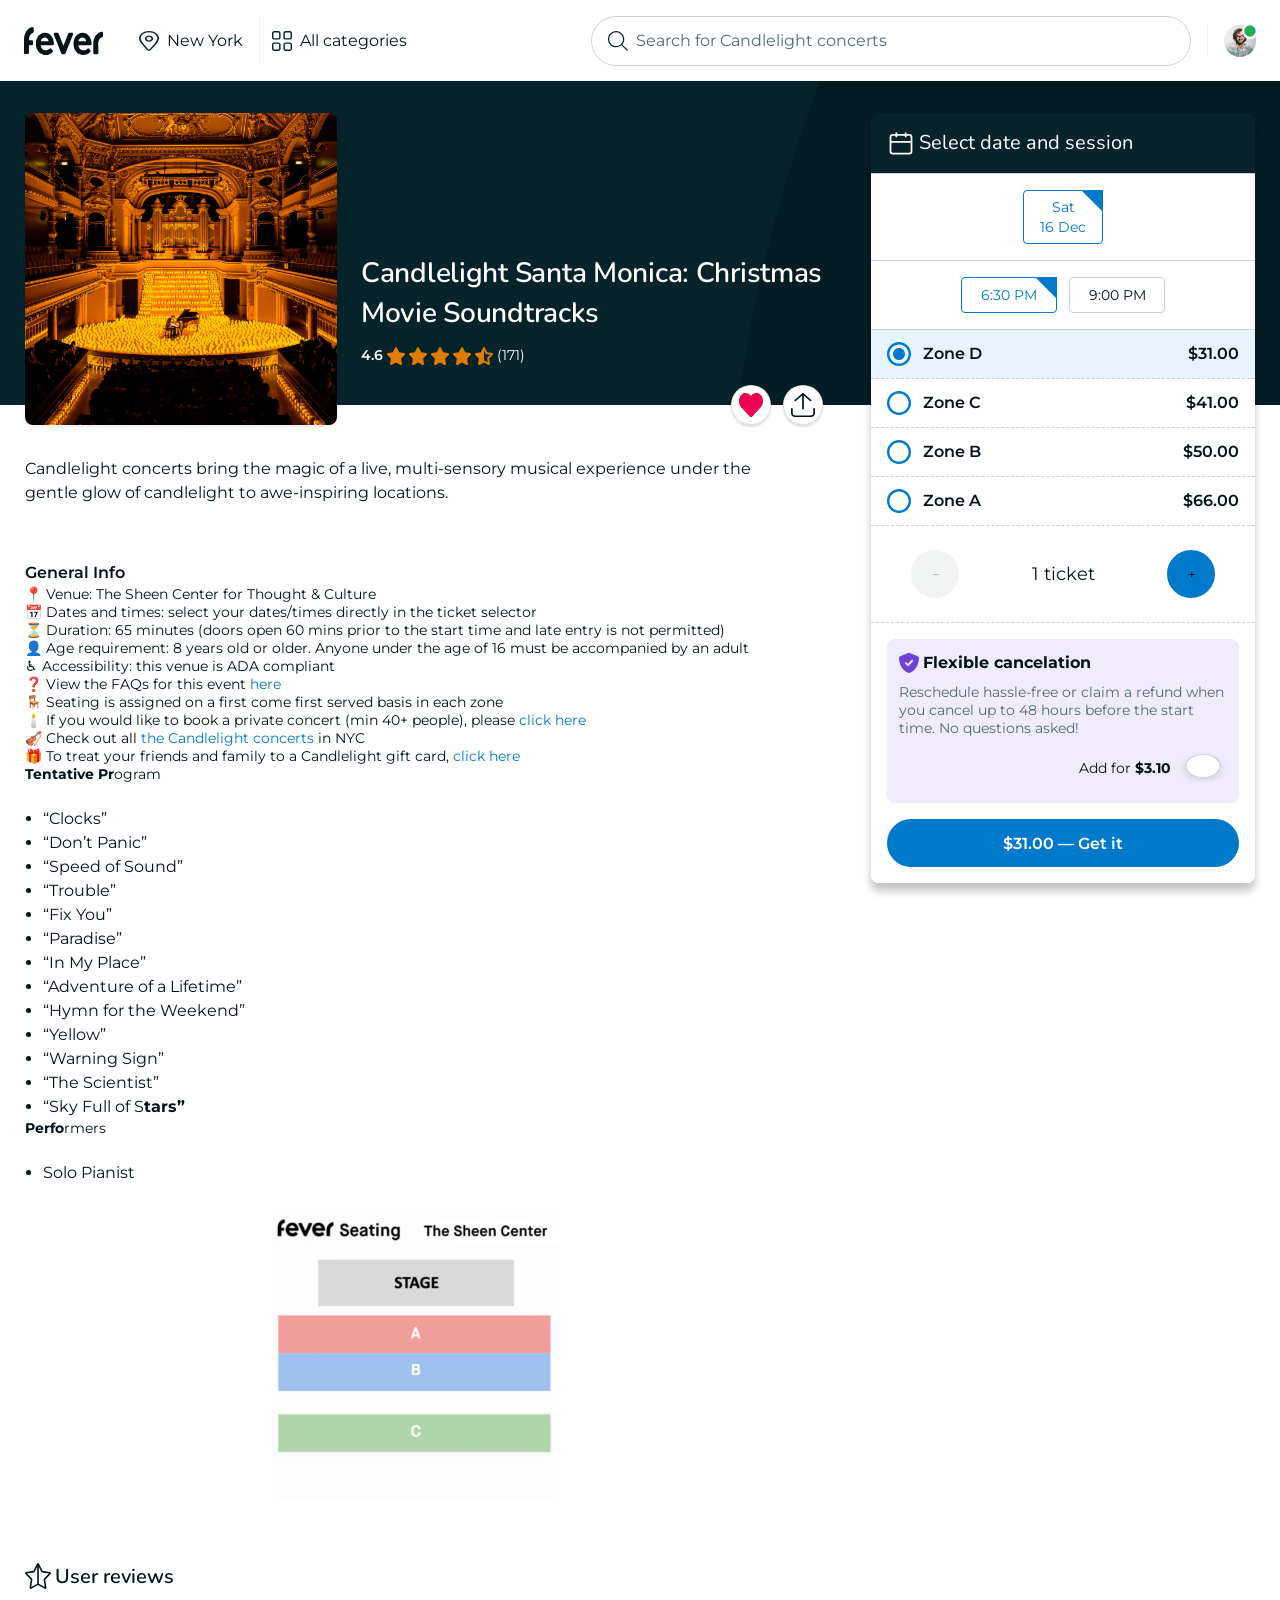
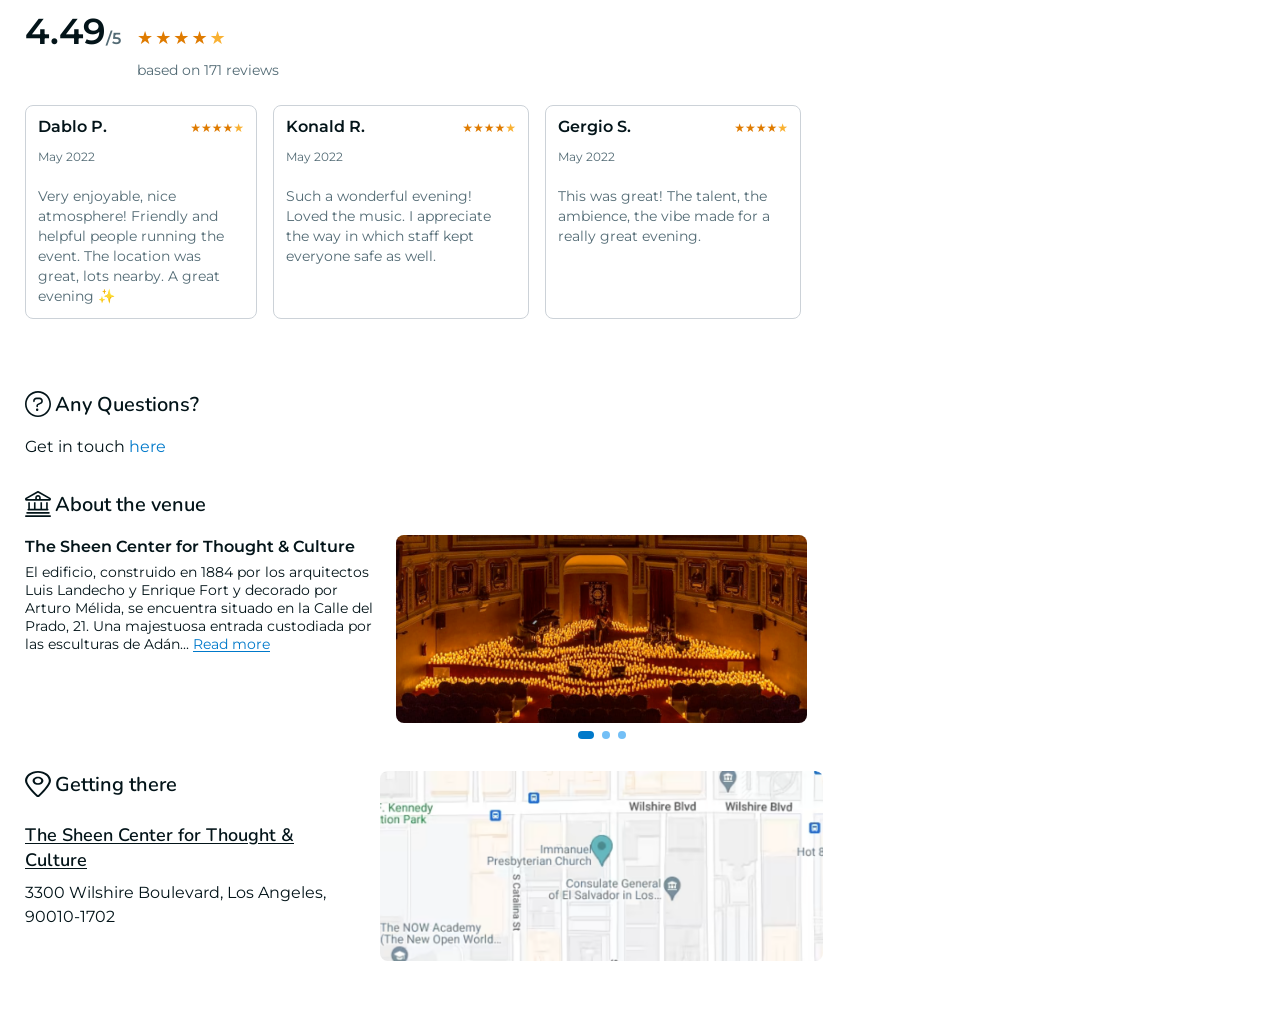
==== commit acff8e79: "Align plan-creation product page with Figma reference - Restructure hero so the dark backdrop, thumb" ====
--- a/plan-creation-product.html
+++ b/plan-creation-product.html
@@ -10,7 +10,7 @@
   <link href="https://fonts.googleapis.com/css2?family=Material+Symbols+Outlined:opsz,wght,FILL,GRAD@24,400,0,0&display=swap" rel="stylesheet" />
   <link rel="stylesheet" href="design-system.css?v=3" />
   <link rel="stylesheet" href="styles.css?v=3" />
-  <link rel="stylesheet" href="plan-creation-product.css?v=1" />
+  <link rel="stylesheet" href="plan-creation-product.css?v=2" />
 </head>
 <body class="pcp-page">
   <!-- Assets from Figma MCP export (node 4297:9477) -->
@@ -46,41 +46,38 @@
     </div>
   </nav>
 
-  <section class="pcp-hero" aria-label="Event summary">
+  <div class="pcp-stage">
     <img class="pcp-hero-bg" src="pcp-assets/imgFrame1000003659.svg" alt="" />
-    <div class="pcp-hero-inner">
-      <div class="pcp-hero-row">
-        <img class="pcp-hero-thumb" src="pcp-assets/imgFrame1000003659.svg" alt="" />
-        <div class="pcp-hero-copy">
-          <div class="pcp-hero-titleblock">
-            <h1 class="pcp-hero-title" id="pcp-hero-title">Candlelight Santa Monica: Christmas Movie Soundtracks</h1>
-            <div class="pcp-rating-row">
-              <span class="pcp-rating-num">4.6</span>
-              <span class="pcp-stars" aria-hidden="true">
-                <img src="pcp-assets/imgIcon4.svg" alt="" />
-                <img src="pcp-assets/imgIcon4.svg" alt="" />
-                <img src="pcp-assets/imgIcon4.svg" alt="" />
-                <img src="pcp-assets/imgIcon4.svg" alt="" />
-                <img src="pcp-assets/imgIcon5.svg" alt="" />
-              </span>
-              <span class="pcp-rating-count">(171)</span>
-            </div>
-          </div>
-          <div class="pcp-hero-actions">
-            <button type="button" class="pcp-icon-btn" aria-label="Favorite">
-              <img src="pcp-assets/imgIcon6.svg" alt="" />
-            </button>
-            <button type="button" class="pcp-icon-btn" aria-label="Share">
-              <img src="pcp-assets/imgIcon7.svg" alt="" />
-            </button>
-          </div>
-        </div>
-      </div>
-    </div>
-  </section>
-
-  <main class="pcp-main">
-    <div class="pcp-col-left">
+    <main class="pcp-main">
+      <div class="pcp-col-left">
+        <section class="pcp-hero-row" aria-label="Event summary">
+          <img class="pcp-hero-thumb" src="pcp-assets/imgHeroCandlelight.png" alt="" />
+          <div class="pcp-hero-copy">
+            <div class="pcp-hero-titleblock">
+              <h1 class="pcp-hero-title" id="pcp-hero-title">Candlelight Santa Monica: Christmas Movie Soundtracks</h1>
+              <div class="pcp-rating-row">
+                <span class="pcp-rating-num">4.6</span>
+                <span class="pcp-stars" aria-hidden="true">
+                  <img src="pcp-assets/imgIcon4.svg" alt="" />
+                  <img src="pcp-assets/imgIcon4.svg" alt="" />
+                  <img src="pcp-assets/imgIcon4.svg" alt="" />
+                  <img src="pcp-assets/imgIcon4.svg" alt="" />
+                  <img src="pcp-assets/imgIcon5.svg" alt="" />
+                </span>
+                <span class="pcp-rating-count">(171)</span>
+              </div>
+            </div>
+            <div class="pcp-hero-actions">
+              <button type="button" class="pcp-icon-btn" aria-label="Favorite">
+                <img src="pcp-assets/imgIcon6.svg" alt="" />
+              </button>
+              <button type="button" class="pcp-icon-btn" aria-label="Share">
+                <img src="pcp-assets/imgIcon7.svg" alt="" />
+              </button>
+            </div>
+          </div>
+        </section>
+
       <div id="pcp-builder-description" class="pcp-builder-description">
         <div data-pcp-builder-fallback>
       <p class="pcp-lede">
@@ -313,7 +310,8 @@
         </div>
       </div>
     </aside>
-  </main>
-  <script defer src="plan-creation-description.js?v=2"></script>
+    </main>
+  </div>
+  <script defer src="plan-creation-description.js?v=4"></script>
 </body>
 </html>
--- a/styles.css
+++ b/styles.css
@@ -346,18 +346,25 @@
   grid-template-columns: 240px minmax(0, 1fr);
 }
 
+.builder-left {
+  grid-column: 1;
+  align-self: start;
+  display: flex;
+  flex-direction: column;
+  min-width: 0;
+}
+
 /* Palette */
 .palette {
   background: #fff;
   border: 1px solid var(--border-subtle);
   border-radius: 10px;
   padding: 16px;
-  position: sticky;
-  top: 24px;
+  position: static;
 }
 .palette-title {
   font-weight: 700;
-  font-size: 15px;
+  font-size: 13px;
   margin: 0 0 2px 0;
 }
 .palette-sub {
@@ -393,7 +400,9 @@
 }
 .preview-on-link {
   display: inline-flex; align-items: center; gap: 4px;
-  margin-top: 14px;
+  margin-top: 0;
+  margin-bottom: 14px;
+  align-self: flex-start;
   font-size: 13px;
   color: var(--brand-primary);
   font-weight: 700;
@@ -421,7 +430,7 @@
   margin-bottom: 4px;
 }
 .canvas-title {
-  font-weight: 700; font-size: 15px;
+  font-weight: 700; font-size: 13px;
 }
 .device-toggle {
   display: inline-flex;
@@ -482,15 +491,16 @@
 .canvas-trailing-plus .plus {
   width: 48px; height: 48px; border-radius: 50%;
   background: #fff;
-  border: 1px solid var(--border-default);
+  border: 1px solid var(--brand-primary);
   display: inline-flex; align-items: center; justify-content: center;
-  color: var(--fg-2);
+  color: var(--brand-primary);
   cursor: pointer;
   padding: 0;
   font: inherit;
 }
 .canvas-empty .plus:hover,
 .canvas-trailing-plus .plus:hover {
+  background: var(--brand-tint);
   border-color: var(--brand-primary);
   color: var(--brand-primary);
 }
@@ -719,20 +729,39 @@
   flex-shrink: 0;
 }
 
-/* Multi-card: horizontal strip — arrows on desktop preview, swipe scroll in mobile frame */
+/* Multi-card: arrows only when track overflows; tiles centered when everything fits */
 .block-info-cards--carousel {
   display: block;
   position: relative;
-  padding-left: 42px;
-  padding-right: 42px;
+  padding-left: 0;
+  padding-right: 0;
   overflow: hidden;
   min-width: 0;
   max-width: 100%;
 }
 
+.block-info-cards--carousel.block-info-cards--carousel-overflow {
+  padding-left: 42px;
+  padding-right: 42px;
+}
+
 .mobile-frame .block-info-cards--carousel {
   padding-left: 0;
   padding-right: 0;
+}
+
+.mobile-frame .block-info-cards--carousel.block-info-cards--carousel-overflow {
+  padding-left: 0;
+  padding-right: 0;
+}
+
+.block-info-cards--carousel:not(.block-info-cards--carousel-overflow) .block-info-cards-track {
+  justify-content: center;
+  overflow-x: hidden;
+}
+
+.block-info-cards--carousel:not(.block-info-cards--carousel-overflow) .block-info-cards-nav {
+  display: none !important;
 }
 
 .block-info-cards-track {
@@ -1193,13 +1222,12 @@
   border: 1px solid var(--border-subtle);
   border-radius: 10px;
   padding: 16px;
-  position: sticky;
-  top: 24px;
+  position: static;
   min-height: 200px;
 }
 .properties-title {
   font-weight: 700;
-  font-size: 15px;
+  font-size: 13px;
   margin: 0 0 4px 0;
 }
 .properties-sub {
@@ -1625,6 +1653,8 @@
 .footer {
   position: sticky;
   bottom: 0;
+  width: 100%;
+  box-sizing: border-box;
   background: #fff;
   border-top: 1px solid var(--border-subtle);
   padding: 16px 40px;
@@ -1632,8 +1662,8 @@
   justify-content: space-between;
   align-items: center;
   box-shadow: 0 -4px 12px rgba(0,0,0,0.04);
-  margin-left: -40px;
-  margin-right: -40px;
+  margin-left: 0;
+  margin-right: 0;
   margin-top: 24px;
 }
 .btn {
@@ -1652,9 +1682,12 @@
 .btn-secondary {
   border-color: var(--brand-primary);
   color: var(--brand-primary);
-  background: #fff;
-}
-.btn-secondary:hover { background: var(--brand-tint); }
+  background: transparent;
+}
+.btn-secondary:hover {
+  background: var(--brand-tint);
+  border-color: var(--brand-primary);
+}
 .btn-primary {
   background: #07252E;
   color: #fff;
@@ -1776,3 +1809,159 @@
 }
 .inline-picker button:hover { background: var(--brand-tint); }
 .inline-picker .ms { font-size: 18px; color: var(--fg-2); }
+
+/* Mobile viewport: focus on preview canvas + bottom-sheet flows */
+@media (max-width: 900px) {
+  .app-mobile-builder {
+    grid-template-columns: minmax(0, 1fr);
+  }
+
+  .app-mobile-builder .sidebar {
+    display: none;
+  }
+
+  .app-mobile-builder .main {
+    grid-column: 1;
+  }
+
+  .app-mobile-builder .main-inner {
+    padding: 12px 12px 20px;
+  }
+
+  .app-mobile-builder .builder {
+    grid-template-columns: minmax(0, 1fr);
+  }
+
+  .app-mobile-builder .requirements-grid {
+    grid-template-columns: repeat(2, minmax(0, 1fr));
+    gap: 10px;
+  }
+
+  .app-mobile-builder .requirements-grid > .requirements-item:nth-child(1) {
+    grid-column: 1;
+    grid-row: 1;
+  }
+
+  .app-mobile-builder .requirements-grid > .requirements-item:nth-child(4) {
+    grid-column: 1;
+    grid-row: 2;
+  }
+
+  .app-mobile-builder .requirements-grid > .requirements-item:nth-child(2) {
+    grid-column: 2;
+    grid-row: 1;
+  }
+
+  .app-mobile-builder .requirements-grid > .requirements-item:nth-child(3) {
+    grid-column: 2;
+    grid-row: 2;
+  }
+
+  .app-mobile-builder .palette,
+  .app-mobile-builder .properties {
+    display: none !important;
+  }
+
+  .app-mobile-builder .canvas-wrap {
+    min-height: 500px;
+  }
+
+  .app-mobile-builder .footer {
+    display: flex;
+    width: 100%;
+    margin-left: 0;
+    margin-right: 0;
+  }
+}
+
+.mobile-sheet-overlay {
+  position: fixed;
+  inset: 0;
+  background: rgba(3, 20, 25, 0.42);
+  z-index: 1400;
+  display: flex;
+  align-items: flex-end;
+  justify-content: stretch;
+}
+
+.mobile-sheet {
+  width: 100%;
+  max-height: min(78vh, 680px);
+  overflow: auto;
+  background: #fff;
+  border-radius: 18px 18px 0 0;
+  box-shadow: 0 -8px 28px rgba(3, 20, 25, 0.24);
+  padding: 10px 14px 14px;
+}
+
+.mobile-sheet-handle {
+  width: 48px;
+  height: 5px;
+  border-radius: 999px;
+  background: var(--c-grey-200);
+  margin: 0 auto 10px;
+}
+
+.mobile-sheet-title {
+  font-size: 15px;
+  font-weight: 700;
+  color: var(--fg-1);
+  margin-bottom: 10px;
+}
+
+.mobile-sheet-title-row {
+  display: flex;
+  align-items: center;
+  justify-content: space-between;
+  gap: 12px;
+  margin-bottom: 8px;
+}
+
+.mobile-sheet-close {
+  width: 30px;
+  height: 30px;
+  border: 1px solid var(--border-subtle);
+  border-radius: 999px;
+  background: #fff;
+  color: var(--fg-2);
+  display: inline-flex;
+  align-items: center;
+  justify-content: center;
+}
+
+.mobile-sheet-close .ms {
+  font-size: 18px;
+}
+
+.mobile-sheet-list {
+  display: flex;
+  flex-direction: column;
+  gap: 8px;
+}
+
+.mobile-sheet-option {
+  width: 100%;
+  display: flex;
+  align-items: center;
+  gap: 10px;
+  padding: 12px;
+  border: 1px solid var(--border-subtle);
+  border-radius: 8px;
+  background: #fff;
+  color: var(--fg-1);
+  text-align: left;
+  font-size: 14px;
+}
+
+.mobile-sheet-option .ms {
+  color: var(--brand-primary);
+}
+
+.mobile-sheet-properties .properties {
+  position: static;
+  top: auto;
+  border: none;
+  border-radius: 0;
+  padding: 0;
+  min-height: 0;
+}
--- a/plan-creation-product.css
+++ b/plan-creation-product.css
@@ -159,34 +159,32 @@
   height: 16px;
 }
 
-/* ---------- Hero ---------- */
-.pcp-hero {
+/* ---------- Stage / Hero ----------
+ * Per Figma: a 324px-tall dark backdrop sits behind the body content,
+ * starting just under the 81px sticky nav. The body itself starts with
+ * the 312x312 thumb + title block, which extends ~20px below the backdrop.
+ */
+.pcp-stage {
   position: relative;
-  min-height: 324px;
-  padding-bottom: 32px;
 }
 
 .pcp-hero-bg {
   position: absolute;
-  inset: 0;
-  width: 100%;
-  height: 405px;
+  top: 0;
+  left: 0;
+  right: 0;
+  height: 324px;
+  width: 100%;
   object-fit: cover;
   z-index: 0;
-}
-
-.pcp-hero-inner {
-  position: relative;
-  z-index: 2;
-  max-width: 1262px;
-  margin: 0 auto;
-  padding: 32px 16px 0;
+  pointer-events: none;
 }
 
 .pcp-hero-row {
   display: flex;
   align-items: flex-end;
   gap: 24px;
+  width: 100%;
 }
 
 .pcp-hero-thumb {
@@ -274,25 +272,29 @@
 
 /* ---------- Main columns ---------- */
 .pcp-main {
+  position: relative;
+  z-index: 2;
   max-width: 1262px;
   margin: 0 auto;
-  padding: 0 16px 64px;
+  padding: 32px 16px 64px;
   display: flex;
   align-items: flex-start;
-  gap: 32px;
 }
 
 .pcp-col-left {
   flex: 1;
   min-width: 0;
   padding-right: 32px;
-}
-
-/* Canvas blocks from Description Builder (same classes as styles.css canvas) */
+  display: flex;
+  flex-direction: column;
+  gap: 32px;
+}
+
+/* Canvas blocks from Description Builder — 40px gap between hydrated blocks */
 .pcp-builder-description {
   display: flex;
   flex-direction: column;
-  gap: 12px;
+  gap: 40px;
   max-width: 782px;
   min-width: 0;
 }
@@ -308,14 +310,16 @@
 .pcp-col-right {
   width: 400px;
   flex-shrink: 0;
+  padding-left: 16px;
+  padding-top: 0;
+  align-self: flex-start;
   position: sticky;
   top: 96px;
-  padding-top: 170px;
-}
-
-/* Typography blocks */
+}
+
+/* Typography blocks — leading 24px per Figma; section gaps via margins */
 .pcp-lede {
-  margin: 0 0 32px;
+  margin: 0 0 56px;
   font-size: 16px;
   line-height: 24px;
   color: var(--pcp-text);
@@ -323,7 +327,7 @@
 }
 
 .pcp-section-heading {
-  margin: 0 0 8px;
+  margin: 0;
   font-size: 16px;
   font-weight: 600;
   line-height: 24px;
@@ -337,7 +341,7 @@
 }
 
 .pcp-rich p {
-  margin: 0 0 0;
+  margin: 0;
 }
 
 .pcp-rich a {
@@ -360,12 +364,13 @@
 }
 
 .pcp-rich ul.songs {
-  margin: 0;
+  margin: 24px 0 0;
   padding-left: 1.25rem;
 }
 
 .pcp-rich ul.songs li {
   margin-bottom: 0;
+  line-height: 24px;
 }
 
 .pcp-inline-heading {
@@ -522,23 +527,34 @@
 .pcp-venue-grid {
   display: flex;
   flex-wrap: wrap;
-  gap: 16px;
   align-items: flex-start;
   margin-top: 16px;
+  width: 100%;
+  max-width: 782px;
 }
 
 .pcp-venue-text {
-  flex: 1 1 280px;
-  min-width: 200px;
+  flex: 0 1 359px;
+  min-width: 280px;
+  display: flex;
+  flex-direction: column;
+  gap: 4px;
 }
 
 .pcp-venue-text strong {
   display: block;
-  margin-bottom: 4px;
+  font-size: 16px;
+  font-weight: 600;
+  line-height: 24px;
+}
+
+.pcp-venue-text p {
+  margin: 0;
 }
 
 .pcp-gallery {
-  flex: 1 1 280px;
+  flex: 1 1 359px;
+  padding-left: 12px;
   display: flex;
   flex-direction: column;
   align-items: center;
@@ -547,7 +563,6 @@
 
 .pcp-gallery img {
   width: 100%;
-  max-width: 359px;
   height: 188px;
   object-fit: cover;
   border-radius: 8px;
@@ -581,24 +596,39 @@
   gap: 32px;
   margin-top: 32px;
   align-items: flex-start;
+  width: 100%;
 }
 
 .pcp-location-text {
-  flex: 1 1 280px;
+  flex: 1 1 240px;
+  min-width: 240px;
+}
+
+.pcp-location-map {
+  flex: 1 1 360px;
+  max-width: 455px;
+  border-radius: 8px;
+  overflow: hidden;
+}
+
+.pcp-location .pcp-block-head {
+  margin-top: 0;
+  margin-bottom: 24px;
 }
 
 .pcp-location-text h3 {
   margin: 0 0 8px;
   font-size: 18px;
   font-weight: 600;
+  line-height: 25.2px;
   text-decoration: underline;
   text-underline-offset: 2px;
 }
 
-.pcp-location-map {
-  flex: 0 1 455px;
-  border-radius: 8px;
-  overflow: hidden;
+.pcp-location-text p {
+  margin: 0;
+  font-size: 16px;
+  line-height: 24px;
 }
 
 .pcp-location-map img {
